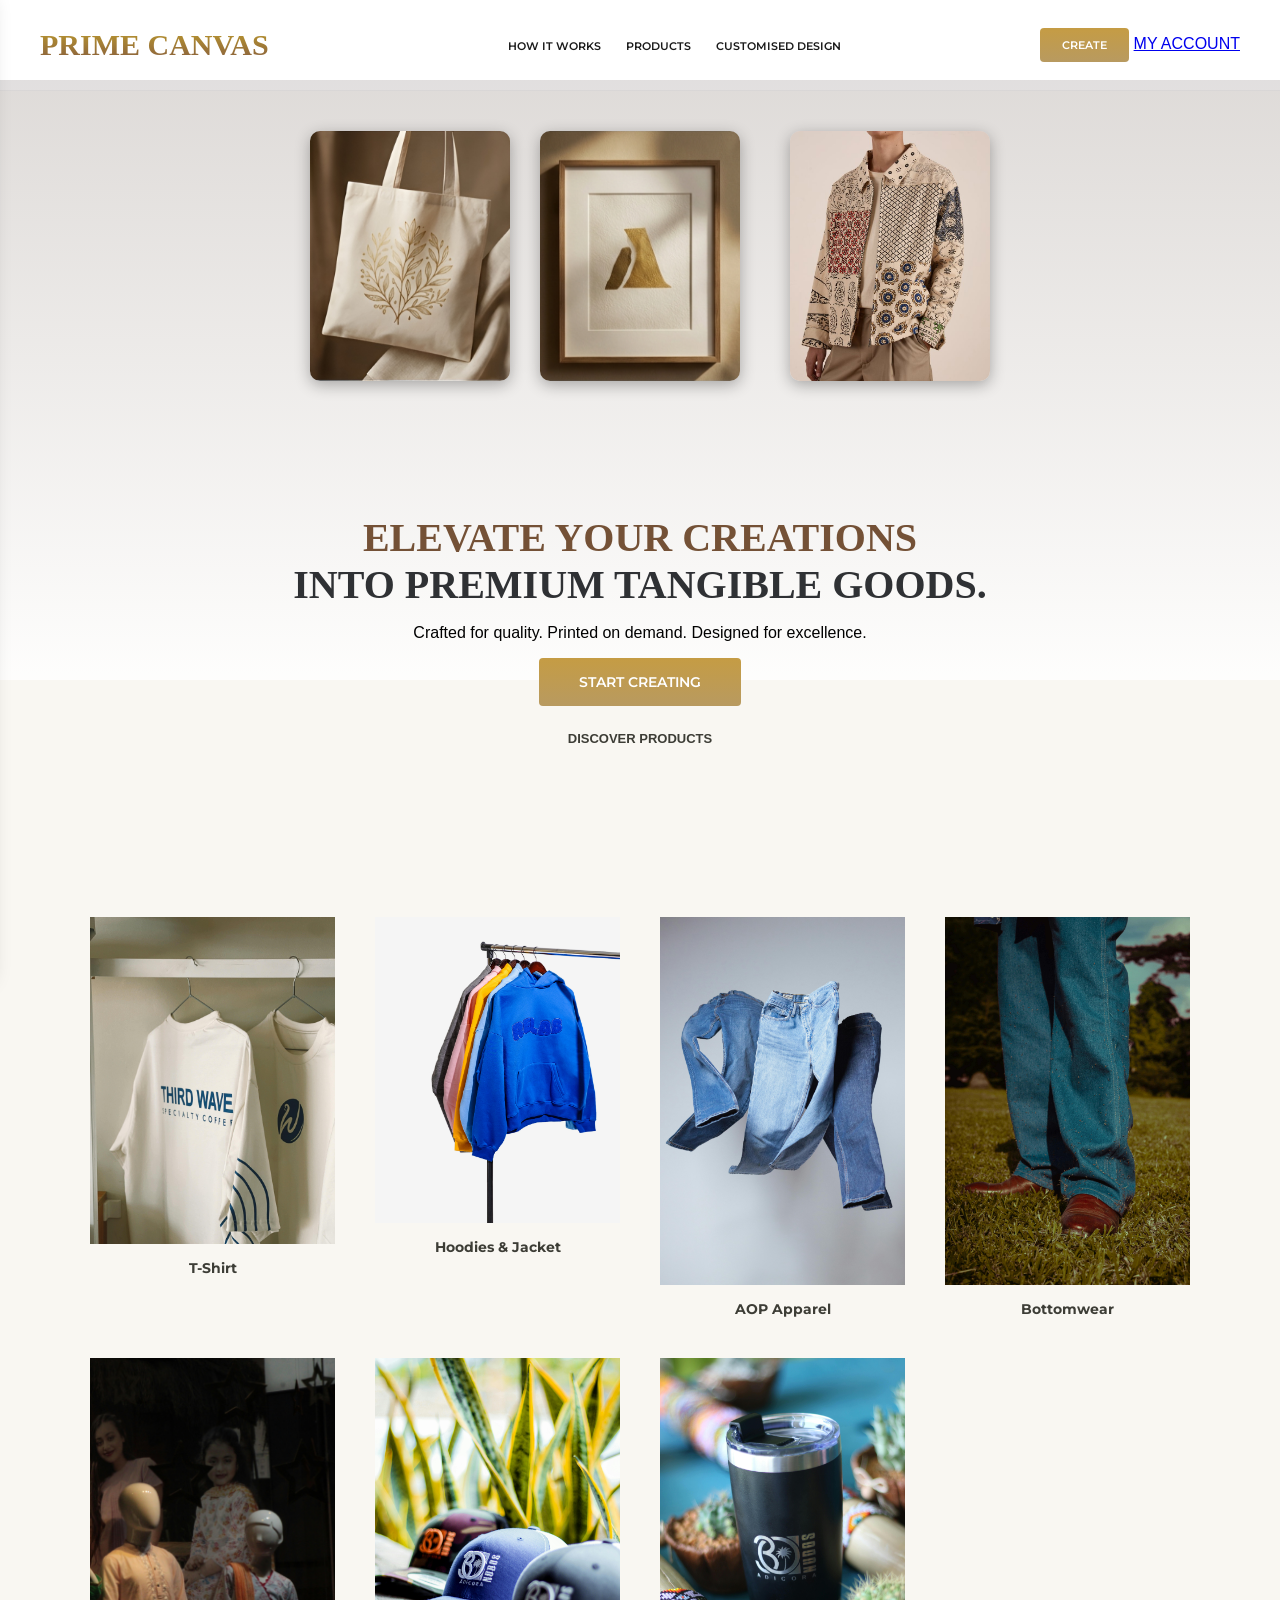
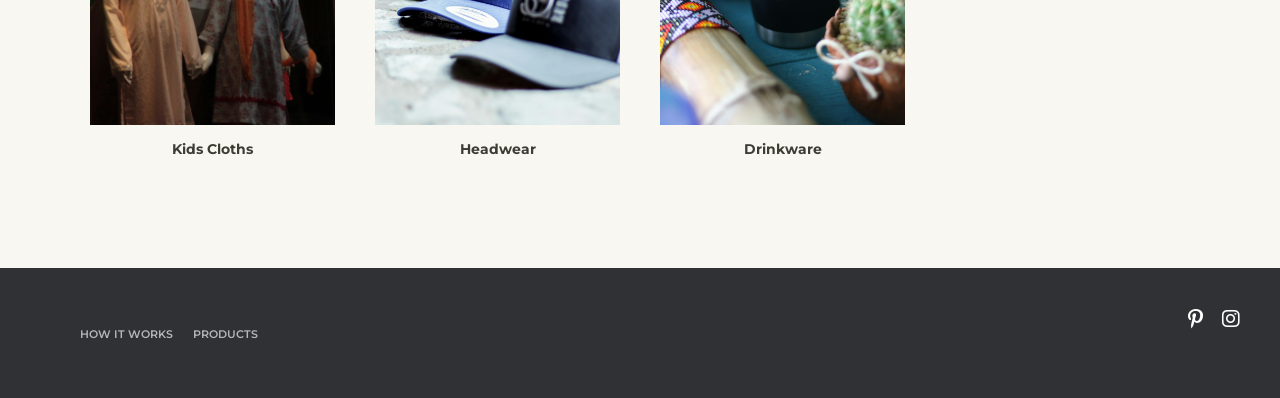
==== index.html @ 2c96029b "Update index.html" ====
<!DOCTYPE html>
<html lang="en">
<head>
    <meta charset="UTF-8">
    <meta name="viewport" content="width=device-width, initial-scale=1.0">
    <title>PRIME CANVAS</title>
    <link rel="icon" type="image/png" href="logo 1112.png">
    <link rel="preconnect" href="https://fonts.googleapis.com">
    <link rel="preconnect" href="https://fonts.gstatic.com" crossorigin>
    <link href="https://fonts.googleapis.com/css2?family=Montserrat:wght@400;500;600;700&family=Lato:wght@300;400;700&family=Cinzel:wght@400;700&display=swap" rel="stylesheet">
    <link rel="stylesheet" href="style.css">
    <link rel="stylesheet" href="https://cdnjs.cloudflare.com/ajax/libs/font-awesome/6.5.0/css/all.min.css">
</head>
<body>

    <header>
        <div class="header-container">
            <div class="logo">PRIME CANVAS</div>
            <nav>
                <ul>
                    <li class="tooltip-container">
    <a href="#" class="how-it-works-link">HOW IT WORKS</a>
    <div class="tooltip-content">
        <p><strong>Print on demand in India</strong> is a business model where products like T-shirts and hoodies are printed only after an order is placed. Qikink handles printing and shipping across India, so sellers never need to hold inventory. Qikink supports Prepaid and Cash on Delivery (COD) orders as well in India. the background video is just for advertisment</p>
        
        <p>You list custom products on your store. A customer orders, Qikink prints and ships directly to the customer under your brand. No inventory, no minimums and no upfront investment. Orders at Qikink are printed using state-of-the-art machinery to print a single garment at a time.</p>
        
        <p><strong>Fulfillment & Shipping:</strong> All print on demand orders are shipped within 2 working days. AOP apparels are dispatched within 3-4 working days. The overall fulfillment time, including the delivery time, is 3-5 working days.</p>
        
        <p><strong>Returns & Support:</strong> For damaged or defective items, simply raise a replacement request within 7 days of delivery along with an unboxing video and product photos. For size exchanges or no-defect returns, place a new order for your customer. For orders lost in transit, Qikink automatically issues a refund. Contact : primecanvastvm@gmail.com </p>
        
        <div class="prime-note">
            <strong>PRIME CANVAS IS AN INTERMEDIARY.</strong> IT CONNECTS CLOTHES FROM QIKINK TO THE PRIME CANVAS PLATFORM.
        </div>
    </div>
</li>
                    <li class="tooltip-container">
    <a href="#" class="how-it-works-link">PRODUCTS</a>
    <div class="tooltip-content product-list-content">
        <p class="product-item" onclick="openProductPage(1)">T-SHIRT</p>
        <p class="product-item" onclick="openProductPage(2)">HOODIE</p>
        <p class="product-item" onclick="openProductPage(3)">AOP APPAREL</p>
        <p class="product-item" onclick="openProductPage(4)">BOTTOMWEAR</p>
        <p class="product-item" onclick="openProductPage(5)">KIDS CLOTHING</p>
        <p class="product-item" onclick="openProductPage(6)">HEADWEAR</p>
        <p class="product-item" onclick="openProductPage(7)">DRINKWARE</p>
        <p class="product-item" onclick="openProductPage(8)">ACCESSORIES</p>
    </div>
</li>
                    <li><a href="#" class="how-it-works-link customised-design-link">CUSTOMISED DESIGN</a></li>
                </ul>
            </nav>
            <div class="header-right">
                <button class="btn-create hover-animate">CREATE</button>
                <a href="#" class="my-account">MY ACCOUNT</a>
            </div>
        </div>
    </header>
    <div class="hero-video-wrapper">
    <video autoplay loop muted playsinline class="background-video">
        <source src="properties.mp4" type="video/mp4">
    </video>
    <div class="video-overlay-fade"></div>
</div>
                
        <div class="image-container">
            <img src="aesthetic bag.jpg" alt="Aesthetic Bag" class="hover-animate img-left">
            <img src="wall painting.png" alt="Wall Painting" class="hover-animate img-middle">
            <img src="dress style.jpg" alt="Dress Style" class="hover-animate img-right">
        </div>

        <main class="main-content">
        <section class="hero-section">
            <div class="hero-text-area">
                <h1>
                    <span class="gold-text">ELEVATE YOUR CREATIONS</span><br>
                    <span class="dark-text">INTO PREMIUM TANGIBLE GOODS.</span>
                </h1>
                <p>Crafted for quality. Printed on demand. Designed for excellence.</p>

                <div class="button-group">
                    <button class="btn-start hover-animate">START CREATING</button>
                    <br>
                    <a href="#" class="discover-link">DISCOVER PRODUCTS</a>
                </div>
            </div>
        </section>
   <section id="discover-section" class="categories-section">
    <div class="grid-8" id="categoryGrid">
        <div class="category-box" onclick="openProductPage(1)">
            <div class="img-box"><img src="t-shirt background 1.jpg" alt="T-Shirt" style="width: 100%;"></div>
            <div class="category-name">T-Shirt</div>
        </div>
        <div class="category-box" onclick="openProductPage(2)">
            <div class="img-box"><img src="hoodie background.jpg" alt="Hoodies & Jacket" style="width: 100%;"></div>
            <div class="category-name">Hoodies & Jacket</div>
        </div>
        <div class="category-box" onclick="openProductPage(3)">
            <div class="img-box"><img src="aop background.jpg" alt="AOP Apparel" style="width: 100%;"></div>
            <div class="category-name">AOP Apparel</div>
        </div>
        <div class="category-box" onclick="openProductPage(4)">
            <div class="img-box"><img src="bottom  background.jpg" alt="Bottomwear" style="width: 100%;"></div>
            <div class="category-name">Bottomwear</div>
        </div>
        <div class="category-box" onclick="openProductPage(5)">
            <div class="img-box"><img src="kids cloth background.jpg" alt="Kids Cloths" style="width: 100%;"></div>
            <div class="category-name">Kids Cloths</div>
        </div>
        <div class="category-box" onclick="openProductPage(6)">
            <div class="img-box"><img src="headwear  background.jpg" alt="Headwear" style="width: 100%;"></div>
            <div class="category-name">Headwear</div>
        </div>
        <div class="category-box" onclick="openProductPage(7)">
            <div class="img-box"><img src="drink waer background.jpg" alt="Drinkware" style="width: 100%;"></div>
            <div class="category-name">Drinkware</div>
        </div>
        <div class="category-box" onclick="openProductPage(8)">
            <div class="img-box"><img src="aesseco bgggg.jpg" alt="Accessories" style="width: 100%;"></div>
            <div class="category-name">Accessories</div>
        </div>
    </div>
</section>
</section>

<div id="productPage" class="product-full-page hidden">
    <div class="product-page-container">
        <button class="back-btn" onclick="closeProductPage()">← Back</button>
        
        <div class="canvas-header">
            <h2>COMING SOON</h2>
            <h3 id="pageTitle">Subject</h3>
        </div>

        <div id="grid-1" class="grid-2-col product-grid-container hidden" data-title="T-Shirt">
            <div class="product-card"><div class="img-box">1</div><span class="product-label">Boys Classic Crew</span></div>
            <div class="product-card"><div class="img-box">2</div><span class="product-label">Male polo</span></div>
            <div class="product-card"><div class="img-box">3</div><span class="product-label">Male full sleeve</span></div>
            <div class="product-card"><div class="img-box">4</div><span class="product-label">Male raglan</span></div>
            <div class="product-card"><div class="img-box">5</div><span class="product-label">Male Sleeveless</span></div>
            <div class="product-card"><div class="img-box">6</div><span class="product-label">Male Standard crew</span></div>
            <div class="product-card"><div class="img-box">7</div><span class="product-label">male V neck</span></div>
            <div class="product-card"><div class="img-box">8</div><span class="product-label">female Baby Tee</span></div>
            <div class="product-card"><div class="img-box">9</div><span class="product-label">female Classic Crew</span></div>
            <div class="product-card"><div class="img-box">10</div><span class="product-label">female Crop Tank</span></div>
            <div class="product-card"><div class="img-box">11</div><span class="product-label">female Maternity Dress</span></div>
            <div class="product-card"><div class="img-box">12</div><span class="product-label">female Tank top</span></div>
            <div class="product-card"><div class="img-box">13</div><span class="product-label">Unisex Cotton Stretch</span></div>
            <div class="product-card"><div class="img-box">14</div><span class="product-label">Unisex oversized standard</span></div>
            <div class="product-card"><div class="img-box">15</div><span class="product-label">Unisex Acid Wash Oversized Tee</span></div>
            <div class="product-card"><div class="img-box">16</div><span class="product-label">Unisex oversized supima</span></div>
            <div class="product-card"><div class="img-box">17</div><span class="product-label">Unisex Basic T-shirt PC</span></div>
            <div class="product-card"><div class="img-box">18</div><span class="product-label">Unisex oversized Classic</span></div>
            <div class="product-card"><div class="img-box">19</div><span class="product-label">Unisex Terry oversized tee</span></div>
            <div class="product-card"><div class="img-box">20</div><span class="product-label">Unisex Tie DYE oversized</span></div>
        </div>

        <div id="grid-2" class="grid-2-col product-grid-container hidden" data-title="Hoodies & Jacket">
            <div class="product-card"><div class="img-box">1</div><span class="product-label">Unisex pull over hoodie</span></div>
            <div class="product-card"><div class="img-box">2</div><span class="product-label">Unisex acid wash hoodies</span></div>
            <div class="product-card"><div class="img-box">3</div><span class="product-label">Unisex AOP Bomber jacket</span></div>
            <div class="product-card"><div class="img-box">4</div><span class="product-label">Unisex AOP sweatshirt</span></div>
            <div class="product-card"><div class="img-box">5</div><span class="product-label">Unisex Hoodie</span></div>
            <div class="product-card"><div class="img-box">6</div><span class="product-label">Unisex oversized hoodies</span></div>
            <div class="product-card"><div class="img-box">7</div><span class="product-label">Unisex oversized sweatshirt</span></div>
            <div class="product-card"><div class="img-box">8</div><span class="product-label">Unisex sweatshirt</span></div>
            <div class="product-card"><div class="img-box">9</div><span class="product-label">Unisex Varity Jacket</span></div>
            <div class="product-card"><div class="img-box">10</div><span class="product-label">Unisex zip hoodie</span></div>
            <div class="product-card"><div class="img-box">11</div><span class="product-label">female AOP bomber Jacket</span></div>
            <div class="product-card"><div class="img-box">12</div><span class="product-label">female Cropped hoodies</span></div>
            <div class="product-card"><div class="img-box">13</div><span class="product-label">kids AOP bomber Jacket</span></div>
            <div class="product-card"><div class="img-box">14</div><span class="product-label">AOP sweatshirt</span></div>
            <div class="product-card"><div class="img-box">15</div><span class="product-label">Kids hoodie</span></div>
        </div>

        <div id="grid-3" class="grid-2-col product-grid-container hidden" data-title="AOP Apparel">
            <div class="product-card"><div class="img-box">1</div><span class="product-label">AOP scarf</span></div>
            <div class="product-card"><div class="img-box">2</div><span class="product-label">AOP stole</span></div>
            <div class="product-card"><div class="img-box">3</div><span class="product-label">Arm sleeves</span></div>
            <div class="product-card"><div class="img-box">4</div><span class="product-label">Balaclava</span></div>
            <div class="product-card"><div class="img-box">5</div><span class="product-label">Headband</span></div>
            <div class="product-card"><div class="img-box">6</div><span class="product-label">male AOP full sleeve TEE</span></div>
            <div class="product-card"><div class="img-box">7</div><span class="product-label">male AOP sleeveless TEE</span></div>
            <div class="product-card"><div class="img-box">8</div><span class="product-label">male AOP T shirt</span></div>
            <div class="product-card"><div class="img-box">9</div><span class="product-label">female AOP A line dress</span></div>
            <div class="product-card"><div class="img-box">10</div><span class="product-label">female AOP bodycon</span></div>
            <div class="product-card"><div class="img-box">11</div><span class="product-label">female AOP bomber jacket</span></div>
            <div class="product-card"><div class="img-box">12</div><span class="product-label">female AOP crop Tank</span></div>
            <div class="product-card"><div class="img-box">13</div><span class="product-label">female AOP crop Top</span></div>
            <div class="product-card"><div class="img-box">14</div><span class="product-label">female AOP Gym Legging</span></div>
            <div class="product-card"><div class="img-box">15</div><span class="product-label">female AOP pencil skirt</span></div>
            <div class="product-card"><div class="img-box">16</div><span class="product-label">female AOP sports Bra</span></div>
            <div class="product-card"><div class="img-box">17</div><span class="product-label">female AOP tank top</span></div>
            <div class="product-card"><div class="img-box">18</div><span class="product-label">female AOP T-shirt Dress</span></div>
            <div class="product-card"><div class="img-box">19</div><span class="product-label">female AOP T-shirt</span></div>
            <div class="product-card"><div class="img-box">20</div><span class="product-label">female AOP tube top</span></div>
            <div class="product-card"><div class="img-box">21</div><span class="product-label">female Kaftan dress</span></div>
            <div class="product-card"><div class="img-box">22</div><span class="product-label">female mini skirt</span></div>
            <div class="product-card"><div class="img-box">23</div><span class="product-label">kids AOP bomber jacket</span></div>
            <div class="product-card"><div class="img-box">24</div><span class="product-label">kids AOP sports shorts</span></div>
            <div class="product-card"><div class="img-box">25</div><span class="product-label">kids AOP sports T- shirts</span></div>
            <div class="product-card"><div class="img-box">26</div><span class="product-label">kids AOP sweatshirt</span></div>
            <div class="product-card"><div class="img-box">27</div><span class="product-label">Unisex AOP sweatshirt</span></div>
            <div class="product-card"><div class="img-box">28</div><span class="product-label">Unisex AOP bomber jacket</span></div>
            <div class="product-card"><div class="img-box">29</div><span class="product-label">Unisex AOP oversized TEE</span></div>
            <div class="product-card"><div class="img-box">30</div><span class="product-label">Unisex AOP shorts</span></div>
            <div class="product-card"><div class="img-box">31</div><span class="product-label">Unisex AOP sports T-shirt</span></div>
            <div class="product-card"><div class="img-box">32</div><span class="product-label">Unisex AOP sports shorts</span></div>
        </div>

        <div id="grid-4" class="grid-2-col product-grid-container hidden" data-title="Bottomwear">
            <div class="product-card"><div class="img-box">1</div><span class="product-label">kids AOP sports shorts</span></div>
            <div class="product-card"><div class="img-box">2</div><span class="product-label">Unisex AOP shorts</span></div>
            <div class="product-card"><div class="img-box">3</div><span class="product-label">Unisex AOP sports shorts</span></div>
            <div class="product-card"><div class="img-box">4</div><span class="product-label">Unisex jogger</span></div>
            <div class="product-card"><div class="img-box">5</div><span class="product-label">Unisex sweatpants</span></div>
            <div class="product-card"><div class="img-box">6</div><span class="product-label">Unisex Terry shorts</span></div>
            <div class="product-card"><div class="img-box">7</div><span class="product-label">Unisex Tie dye shorts</span></div>
        </div>

        <div id="grid-5" class="grid-2-col product-grid-container hidden" data-title="Kids Cloths">
            <div class="product-card"><div class="img-box">1</div><span class="product-label">classic crew T- shirt</span></div>
            <div class="product-card"><div class="img-box">2</div><span class="product-label">AOP bomber jacket</span></div>
            <div class="product-card"><div class="img-box">3</div><span class="product-label">AOP sports shorts</span></div>
            <div class="product-card"><div class="img-box">4</div><span class="product-label">AOP sports T-shirt</span></div>
            <div class="product-card"><div class="img-box">5</div><span class="product-label">AOP sweatshirt</span></div>
            <div class="product-card"><div class="img-box">6</div><span class="product-label">AOP t-shirt</span></div>
            <div class="product-card"><div class="img-box">7</div><span class="product-label">kids hoodie</span></div>
            <div class="product-card"><div class="img-box">8</div><span class="product-label">kids rompers</span></div>
        </div>

        <div id="grid-6" class="grid-2-col product-grid-container hidden" data-title="Headwear">
            <div class="product-card"><div class="img-box">1</div><span class="product-label">Balaclava</span></div>
            <div class="product-card"><div class="img-box">2</div><span class="product-label">face bandana</span></div>
            <div class="product-card"><div class="img-box">3</div><span class="product-label">Head band</span></div>
            <div class="product-card"><div class="img-box">4</div><span class="product-label">Base ball ottoman cap</span></div>
            <div class="product-card"><div class="img-box">5</div><span class="product-label">Classic Base ball cap</span></div>
            <div class="product-card"><div class="img-box">6</div><span class="product-label">Unisex classic Bucket hat</span></div>
            <div class="product-card"><div class="img-box">7</div><span class="product-label">Unisex classic snapback cap</span></div>
            <div class="product-card"><div class="img-box">8</div><span class="product-label">Classic trucker cap</span></div>
            <div class="product-card"><div class="img-box">9</div><span class="product-label">Sports cap</span></div>
        </div>

        <div id="grid-7" class="grid-2-col product-grid-container hidden" data-title="Drinkware">
            <div class="product-card"><div class="img-box">1</div><span class="product-label">Black coffee Mug</span></div>
            <div class="product-card"><div class="img-box">2</div><span class="product-label">Color Coffee Mug</span></div>
            <div class="product-card"><div class="img-box">3</div><span class="product-label">Magic Coffee Mug</span></div>
            <div class="product-card"><div class="img-box">4</div><span class="product-label">Sipper Bottle</span></div>
            <div class="product-card"><div class="img-box">5</div><span class="product-label">Steel Water Bottle</span></div>
            <div class="product-card"><div class="img-box">6</div><span class="product-label">Tumbler Bottle</span></div>
            <div class="product-card"><div class="img-box">7</div><span class="product-label">White Coffee mug</span></div>
            <div class="product-card"><div class="img-box">8</div><span class="product-label">white Enamel Mugs</span></div>
        </div>

        <div id="grid-8" class="grid-2-col product-grid-container hidden" data-title="Accessories">
            <div class="product-card"><div class="img-box">1</div><span class="product-label">Acrylic coaster</span></div>
            <div class="product-card"><div class="img-box">2</div><span class="product-label">AOP scarf</span></div>
            <div class="product-card"><div class="img-box">3</div><span class="product-label">AOP stole</span></div>
            <div class="product-card"><div class="img-box">4</div><span class="product-label">AOP women scrunchies</span></div>
            <div class="product-card"><div class="img-box">5</div><span class="product-label">Arm sleeves</span></div>
            <div class="product-card"><div class="img-box">6</div><span class="product-label">Black Badge</span></div>
            <div class="product-card"><div class="img-box">7</div><span class="product-label">Bookmark</span></div>
            <div class="product-card"><div class="img-box">8</div><span class="product-label">Bow scrunchies</span></div>
            <div class="product-card"><div class="img-box">9</div><span class="product-label">Dog Tag</span></div>
            <div class="product-card"><div class="img-box">10</div><span class="product-label">Embroidery Patches</span></div>
            <div class="product-card"><div class="img-box">11</div><span class="product-label">Gaming pad</span></div>
            <div class="product-card"><div class="img-box">12</div><span class="product-label">Greeting Card</span></div>
            <div class="product-card"><div class="img-box">13</div><span class="product-label">Hard Clear Case</span></div>
            <div class="product-card"><div class="img-box">14</div><span class="product-label">iPhone Glass Case</span></div>
            <div class="product-card"><div class="img-box">15</div><span class="product-label">keychan</span></div>
            <div class="product-card"><div class="img-box">16</div><span class="product-label">Luggage tag</span></div>
            <div class="product-card"><div class="img-box">17</div><span class="product-label">Mouse pad</span></div>
            <div class="product-card"><div class="img-box">18</div><span class="product-label">personalized pens</span></div>
            <div class="product-card"><div class="img-box">19</div><span class="product-label">phone Grip</span></div>
            <div class="product-card"><div class="img-box">20</div><span class="product-label">postcards</span></div>
            <div class="product-card"><div class="img-box">21</div><span class="product-label">sticker</span></div>
            <div class="product-card"><div class="img-box">22</div><span class="product-label">unisex apron</span></div>
            <div class="product-card"><div class="img-box">23</div><span class="product-label">Temporary tattoos</span></div>
            <div class="product-card"><div class="img-box">24</div><span class="product-label">frame poster</span></div>
            <div class="product-card"><div class="img-box">25</div><span class="product-label">fridge magnet</span></div>
            <div class="product-card"><div class="img-box">26</div><span class="product-label">jigsaw puzzle</span></div>
            <div class="product-card"><div class="img-box">27</div><span class="product-label">MDF wooden puzzle</span></div>
            <div class="product-card"><div class="img-box">28</div><span class="product-label">note pad</span></div>
            <div class="product-card"><div class="img-box">29</div><span class="product-label">poster</span></div>
            <div class="product-card"><div class="img-box">30</div><span class="product-label">Unisex AOP cushion cover</span></div>
            <div class="product-card"><div class="img-box">31</div><span class="product-label">unisex AOP drawstring bag</span></div>
            <div class="product-card"><div class="img-box">32</div><span class="product-label">AOP pillow cover</span></div>
            <div class="product-card"><div class="img-box">33</div><span class="product-label">Unisex tote bag Zipper</span></div>
            <div class="product-card"><div class="img-box">34</div><span class="product-label">AOP large Tote bag</span></div>
            <div class="product-card"><div class="img-box">35</div><span class="product-label">everyday large Tote bag</span></div>
            <div class="product-card"><div class="img-box">36</div><span class="product-label">Unisex tote bag zipper</span></div>
        </div>
    </div>
</div>
</section>

<div id="productPage" class="product-full-page hidden">
    <div class="product-page-container">
        <button class="back-btn" onclick="closeProductPage()">← Back</button>
        
        <div class="canvas-header">
            <h2>PRIME CANVAS</h2>
            <h3 id="pageTitle">Subject</h3>
        </div>

        <div class="grid-2-col" id="dynamicProductGrid">
            </div>
    </div>
</div>
<div id="product-side-panel" class="side-panel left-hide"> <button class="close-panel" onclick="toggleSidePanel()">×</button>
    <div class="panel-content">
        <img id="panel-img" src="" alt="Product Image">
        <h2 id="panel-name">Product Name</h2>
        <p class="panel-desc">Premium Quality Product </p>
        
        <a href="https://www.instagram.com/primecanva.s?igsh=MWI1ODJtZHY4dmQ3aQ==" target="_blank" class="insta-button">
            <i class="fab fa-instagram"></i>
            <span>Order with instagram for secure transactions and order </span>
        </a>
    </div>
</div>

    <footer>
        <div class="footer-container">
            <nav class="footer-nav">
                <ul>
                    <li class="tooltip-container footer-tooltip"> <a href="#" class="how-it-works-link">HOW IT WORKS</a>
    <div class="tooltip-content">
        <p><strong>Print on demand in India</strong> is a business model where products like T-shirts and hoodies are printed only after an order is placed. Qikink handles printing and shipping across India, so sellers never need to hold inventory. Qikink supports Prepaid and Cash on Delivery (COD) orders as well in India. the background video is just for advertisment </p>
        
        <p>You list custom products on your store. A customer orders, Qikink prints and ships directly to the customer under your brand. No inventory, no minimums and no upfront investment. Orders at Qikink are printed using state-of-the-art machinery to print a single garment at a time.</p>
        
        <p><strong>Fulfillment & Shipping:</strong> All print on demand orders are shipped within 2 working days. AOP apparels are dispatched within 3-4 working days. The overall fulfillment time, including the delivery time, is 3-5 working days.</p>
        
        <p><strong>Returns & Support:</strong> For damaged or defective items, simply raise a replacement request within 7 days of delivery along with an unboxing video and product photos. For size exchanges or no-defect returns, place a new order for your customer. For orders lost in transit, Qikink automatically issues a refund. Contact : primecanvastvm@gmail.com</p>
        
        <div class="prime-note">
            <strong>PRIME CANVAS IS AN INTERMEDIARY.</strong> IT CONNECTS CLOTHES FROM QIKINK TO THE PRIME CANVAS PLATFORM.
        </div>
    </div>
</li>
                    <li class="tooltip-container footer-tooltip">
    <a href="#" class="how-it-works-link">PRODUCTS</a>
    <div class="tooltip-content product-list-content">
        <p class="product-item" onclick="openProductPage(1)">T-SHIRT</p>
        <p class="product-item" onclick="openProductPage(2)">HOODIE</p>
        <p class="product-item" onclick="openProductPage(3)">AOP APPAREL</p>
        <p class="product-item" onclick="openProductPage(4)">BOTTOMWEAR</p>
        <p class="product-item" onclick="openProductPage(5)">KIDS CLOTHING</p>
        <p class="product-item" onclick="openProductPage(6)">HEADWEAR</p>
        <p class="product-item" onclick="openProductPage(7)">DRINKWARE</p>
        <p class="product-item" onclick="openProductPage(8)">ACCESSORIES</p>
    </div>
</li>
                </ul>
            </nav>
            <div class="social-icons">
                <a href="https://pin.it/63NMOrpTR" target="_blank" rel="noopener noreferrer" class="social-link"><i class="fab fa-pinterest-p"></i></a>
                
                <a href="https://www.instagram.com/primecanva.s" target="_blank" rel="noopener noreferrer" class="social-link"><i class="fab fa-instagram"></i></a>
            </div>
        </div>
    </footer>
<div class="loader-container" id="loader">
    <div class="loader-content">
        <div class="dots-container">
            <div class="dot" id="dot-1"></div>
            <div class="dot" id="dot-2"></div>
            <div class="dot" id="dot-3"></div>
            <div class="dot" id="dot-4"></div>
        </div>
        <div class="logo-wrapper" id="logo-wrapper">
            <div class="logo" id="logo">IMG</div> 
        </div>
    </div>
</div>
    <script src="project2.5 .js"></script>
</body>
</html>
<div id="authOverlay" class="modal-overlay hidden">
        <div class="modal-box">
            
            <div id="signupForm" class="auth-section">
                <div class="input-container">
                    <input type="text" id="signupName" placeholder="Name" autocomplete="off">
                </div>
                <div class="input-container">
                    <input type="text" id="signupEmail" placeholder="Email" autocomplete="off">
                </div>
                
                <div class="input-container">
                    <input type="text" id="signupPhone" placeholder="Phone no" autocomplete="off" maxlength="10">
                </div>
                <button class="action-btn" id="signupBtn">Sign up</button>
                <div class="switch-link">
                    <span id="gotoLogin">Login</span>
                </div>
            </div>

            <div id="loginForm" class="auth-section hidden">
                <div class="input-container">
                    <input type="text" id="loginEmail" placeholder="Email" autocomplete="off">
                </div>
                <div class="input-container">
                    <input type="text" id="loginPhone" placeholder="Phone no" autocomplete="off" maxlength="10">
                </div>
                <button class="action-btn" id="loginBtn">Login</button>
                <div class="switch-link">
                    <span id="gotoSignup">Sign up</span>
                </div>
            </div>
 
        </div>
    </div>
---- style.css ----
:root {
    --gold-color: #A38C5E;
    --light-gold: #C0AC86;
    --text-dark: #3d3d36;
    --text-mid: #55585D;
    --bg-color: #FFFFFF;
    --footer-bg: #2F3134;
    --footer-text: #B4B7BA;
    --logo-color: #B89C6A;
    --primary-color: #1A1A1A;
    --bgc-color: #F9F7F2;
    --RETRO-COLOR: #745136;
    
    --font-heading: 'Garamond Premr Pro', 'Times New Roman', serif;
    --font-body: 'Avenir Next', 'Helvetica Neue', Helvetica, Arial, sans-serif;
    --font-dis: 'Montserrat', sans-serif;
    --font-check: 'Montserrat', sans-serif;
    --font-must: 'Lato', sans-serif;
}

body {
    margin: 0;
    font-family: var(--font-body);
    background-color: var(--bgc-color);
    display: flex;
    flex-direction: column;
    min-height: 100vh;
}

.header-container {
    display: flex;
    justify-content: space-between;
    align-items: center;
    padding: 20px 40px;
    background: white;
    border-bottom: 1px solid #EDEDED;
}

.logo {
    font-family: var(--font-heading);
    font-size: 30px;
    font-weight: bold;
    background: linear-gradient(#bd9b2e, #865d3e);
    -webkit-background-clip: text;
    background-clip: text;
    -webkit-text-fill-color: transparent;
}

nav ul {
    list-style: none;
    display: flex;
    gap: 25px;
}

nav a {
    text-decoration: none;
    font-family: var(--font-dis);
    color: var(--primary-color);
    font-size: 11px;
    font-weight: 600;
}

/* ആനിമേഷൻ ക്ലാസ് */
.hover-animate {
    transition: transform 0.3s ease-in-out;
    cursor: pointer;
}

.hover-animate:hover {
    transform: scale(1.1); /* ബൾബ് ചെയ്ത് കാണാൻ */
}

.btn-create, .btn-start {
    font-family: var(--font-check);
    background: linear-gradient(#c59c44, #b89a60);
    color: white;
    border: none;
    border-radius: 4px;
    font-weight: 600;
}

.btn-create {
    padding: 10px 22px;
    font-size: 11px;
}

/* Main Area Centering */
.hero-section {
    display: flex;
    justify-content: center;
    align-items: center;
    text-align: center;
    padding: 60px 20px;
}

.hero-text-area {
    max-width: 900px;
}

h1 {
    font-family: var(--font-heading);
    font-size: 40px;
    margin-bottom: 15px;
    color : var(--footer-bg)
}

.gold-text { color: var(--RETRO-COLOR); }

.image-container {
    display: flex;
    justify-content: center;
    gap: 30px;
    margin: 40px 0;
}

.image-container img {
    width: 200px;
    height: 250px;
    object-fit: cover;
    border-radius: 10px;
    box-shadow: 0 4px 15px rgba(0,0,0,0.1);
    position: relative; /* പുതിയ ആനിമേഷന് വേണ്ടി ചേർത്തത് */
}

.btn-start {
    padding: 15px 40px;
    font-size: 14px;
    margin-bottom: 15px;
}

.discover-link {
    display: inline-block;
    margin-top: 10px;
    text-decoration: none;
    color: var(--text-dark);
    font-weight: bold;
    font-size: 13px;
}

/* Footer bottom alignment */
footer {
    background-color: var(--footer-bg);
    padding: 40px 0;
    margin-top: auto;
}

.footer-container {
    max-width: 1200px;
    margin: 0 auto;
    display: flex;
    justify-content: space-between;
    padding: 0 40px;
}

.footer-nav ul {
    gap: 20px;
}

.footer-nav a {
    color: var(--footer-text);
}

.social-icons a {
    color: white;
    margin-left: 15px;
    font-size: 20px;
}

/* --- പുതിയ ഇമേജ് ആനിമേഷനുകൾ (മാറ്റം വരുത്തിയത് ഇവിടെയാണ്) --- */

.img-middle {
    z-index: 3;
    opacity: 0;
    animation: slideUpMiddle 0.5s ease-out forwards;
}

.img-left {
    z-index: 1;
    opacity: 0;
    /* മിഡിൽ ഇമേജ് വന്ന് കഴിഞ്ഞതിന് ശേഷം (0.6s delay) സ്പ്ലിറ്റ് ആവാൻ തുടങ്ങും */
    animation: splitLeft 0.8s ease-out 0.6s forwards;
}

.img-right {
    z-index: 1;
    opacity: 0;
    animation: splitRight 0.8s ease-out 0.6s forwards;
}

/* താഴെ നിന്ന് നടുവിലേക്ക് വരാൻ */
@keyframes slideUpMiddle {
    0% { top: 150px; opacity: 0; }
    100% { top: 0px; opacity: 1; }
}

/* നടുവിൽ നിന്ന് ഇടത്തോട്ട് പോകാൻ (Width 200px + Gap 30px = 230px) */
@keyframes splitLeft {
    0% { left: 230px; opacity: 1; }
    100% { left: 0px; opacity: 1; }
}

/* നടുവിൽ നിന്ന് വലത്തോട്ട് പോകാൻ */
@keyframes splitRight {
  0% {
    right: 230px;
    opacity: 0;
    transform: translateX(0); /* ഈ ലൈൻ ചേർക്കുക */
  }
  100% {
    right: 0px;
    opacity: 1;
    transform: translateX(20px); /* ഈ ലൈൻ ചേർക്കുക, ദൂരം മാറ്റാം */
  }
}
/* auth.css - Sign Up & Login Modal CSS */

.modal-overlay {
    position: fixed;
    top: 0;
    left: 0;
    width: 100vw;
    height: 100vh;
    background: rgba(255, 255, 255, 0.1);
    backdrop-filter: blur(8px); /* Transparent blur effect */
    -webkit-backdrop-filter: blur(8px);
    display: flex;
    justify-content: center;
    align-items: center;
    z-index: 9999;
}

.modal-overlay.hidden {
    display: none;
}

.modal-box {
    background-color: transparent;
    padding: 30px;
    width: 350px;
    border: 2px solid #333;
    border-radius: 5px;
    position: relative;
    background: rgba(255, 255, 255, 0.9);
}

.auth-section {
    display: flex;
    flex-direction: column;
    gap: 15px;
}

.auth-section.hidden {
    display: none;
}

.input-container input {
    width: 100%;
    padding: 10px;
    border: 2px solid #333;
    border-radius: 10px;
    font-family: 'Avenir Next', 'Helvetica Neue', Helvetica, Arial, sans-serif;
    font-size: 16px;
    background-color: transparent;
    box-sizing: border-box;
    font-weight: bold;
    outline: none;
}

/* Error കാണിക്കാനുള്ള സ്റ്റൈൽ */
.input-container input.error::placeholder {
    color: red;
    font-weight: bold;
}

.action-btn {
    background-color: #B89C6A; /* Sign up button color */
    color: white;
    border: 2px solid #333;
    border-radius: 20px;
    padding: 10px;
    font-family: 'Avenir Next', 'Helvetica Neue', Helvetica, Arial, sans-serif;
    font-size: 18px;
    font-weight: bold;
    cursor: pointer;
    margin-top: 10px;
    width: 150px;
    align-self: center;
}

.switch-link {
    text-align: right;
    margin-top: 5px;
}

.switch-link span {
    font-family: 'Avenir Next', 'Helvetica Neue', Helvetica, Arial, sans-serif;
    font-size: 16px;
    font-weight: bold;
    cursor: pointer;
    text-decoration: none;
    color: #333;
}

.switch-link span:hover {
    text-decoration: underline;
}
/* --- കാറ്റഗറി സെക്ഷൻ (8 ഇമേജുകൾ) --- */
.categories-section {
    padding: 60px 20px;
    background-color: var(--bgc-color);
    min-height: 100vh;
    display: flex;
    align-items: center;
}

.grid-8 {
    display: grid;
    grid-template-columns: repeat(4, 1fr);
    gap: 30px;
    width: 100%;
    max-width: 1100px;
    margin: 0 auto;
}

.category-box {
    text-align: center;
    cursor: pointer;
}

/* ബോർഡറും ബാക്ക്ഗ്രൗണ്ടും ഒഴിവാക്കി ഇമേജ് ഫ്രീ ആയി നിൽക്കാൻ */
.img-box {
    width: 100%;
    aspect-ratio: 1/1;
    background-color: transparent; /* ബാക്ക്ഗ്രൗണ്ട് കളർ റിമൂവ് ചെയ്തു */
    border: none; /* ബോർഡർ റിമൂവ് ചെയ്തു */
    display: flex;
    justify-content: center;
    align-items: center;
    font-size: 24px;
    font-weight: bold;
    transition: transform 0.3s ease;
}

.img-box:hover {
    transform: scale(1.05);
}

.category-name {
    margin-top: 15px;
    font-family: var(--font-dis);
    font-size: 14px;
    font-weight: bold;
    color: var(--text-dark);
}

/* --- പ്രൊഡക്റ്റ് ഫുൾ പേജ് --- */
.product-full-page {
    position: fixed;
    top: 0;
    left: 0;
    width: 100vw; /* ഫുൾ സ്ക്രീൻ വീതി */
    height: 100vh; /* ഫുൾ സ്ക്രീൻ ഉയരം */
    background-color: var(--bgc-color, #fff);
    z-index: 10000;
    overflow-y: auto; /* താഴോട്ട് സ്ക്രോൾ ചെയ്യാൻ */
    box-sizing: border-box;
    padding: 30px 20px;
}

.product-page-container {
    max-width: 800px;
    margin: 0 auto;
    padding-bottom: 80px; /* അവസാനത്തെ ഐറ്റം വ്യക്തമായി കാണാൻ പാഡിങ് */
}

.back-btn {
    background: none;
    border: none;
    font-size: 16px;
    cursor: pointer;
    font-weight: bold;
    margin-bottom: 20px;
    color: var(--text-dark);
}

.canvas-header {
    text-align: center;
    margin-bottom: 40px;
}

.canvas-header h2 {
    font-size: 28px;
    margin: 0 0 10px 0;
    letter-spacing: 2px;
}

.canvas-header h3 {
    font-size: 18px;
    margin: 0;
    font-weight: normal;
}

/* രണ്ട് ഫേസ് (2 Columns) വെച്ചുള്ള ഗ്രിഡ് */
.grid-2-col {
    display: grid;
    grid-template-columns: repeat(2, 1fr); /* 2 കോളങ്ങൾ */
    gap: 20px;
}

.product-card { 
    text-align: center; 
    padding: 10px;
}

.product-label {
    margin-top: 10px;
    font-family: var(--font-dis);
    font-size: 14px;
    font-weight: 600;
    color: var(--text-dark);
    display: block;
}

.hidden { display: none !important; }
/* വീഡിയോ കണ്ടെയ്നർ */
.hero-video-wrapper {
    position: absolute; /* ഇത് പ്രധാനമാണ്, എങ്കിലേ ബാക്കി കണ്ടന്റ് ഇതിന് മുകളിൽ വരൂ */
    top: 80px; /* നിങ്ങളുടെ ഹെഡറിന്റെ ഏകദേശം ഉയരം */
    left: 0;
    width: 100%;
    height: 600px; /* വീഡിയോ നിൽക്കേണ്ട ആ വര വരെയുള്ള ഉയരം ഇവിടെ നൽകുക */
    overflow: hidden;
    z-index: 0; /* വീഡിയോ ബേസ് ലെയറിൽ നിൽക്കാൻ */
}

.background-video {
    width: 100%;
    height: 100%;
    object-fit: cover;
}

/* ഫെയ്ഡ് എഫക്റ്റ് (ഇവിടെയാണ് നിങ്ങൾ ചോദിച്ച മങ്ങൽ മാറ്റേണ്ടത്) */
.video-overlay-fade {
    position: absolute;
    top: 0;
    left: 0;
    width: 100%;
    height: 100%;
    /* മങ്ങൽ കൂട്ടാൻ താഴെ 0.7 അല്ലെങ്കിൽ 0.8 നൽകുക. ബ്രൈറ്റ്നസ് കുറയും */
    background: linear-gradient(to bottom, rgba(196, 191, 191, 0.5), rgba(255, 255, 255, 0.8)); 
    pointer-events: none;
    z-index: 1;
}

/* ഇമേജുകളും ടെക്സ്റ്റും വീഡിയോയുടെ മുകളിൽ വരാൻ */
.hero-section {
    position: relative; /* വീഡിയോയുടെ മുകളിൽ വരാൻ ഇത് നിർബന്ധമാണ് */
    z-index: 2; /* വീഡിയോയേക്കാൾ വലിയ നമ്പർ നൽകണം */
    display: flex;
    justify-content: center;
    align-items: center;
    text-align: center;
    padding: 60px 20px;
    background: transparent; /* ബാക്ക്ഗ്രൗണ്ട് കളർ ഒഴിവാക്കുക */
}

.image-container img {
    position: relative;
    z-index: 10; /* ഇമേജുകൾ ഏറ്റവും മുകളിൽ വരാൻ */
    width: 200px;
    height: 250px;
    object-fit: cover;
    border-radius: 10px;
    box-shadow: 0 4px 15px rgba(0,0,0,0.3); /* ഷാഡോ അല്പം കൂട്ടി */
}
/* --- HOW IT WORKS TOOLTIP & ANIMATION --- */

.tooltip-container {
    position: relative;
    display: inline-block;
}

/* Hover Underline Animation */
.how-it-works-link {
    position: relative;
    text-decoration: none;
    color: var(--primary-color);
    padding-bottom: 4px;
}

.how-it-works-link::after {
    content: '';
    position: absolute;
    width: 0;
    height: 2px;
    bottom: 0;
    left: 0;
    background-color: #000; /* Black line */
    transition: width 0.4s ease-in-out;
}

.how-it-works-link:hover::after {
    width: 100%;
}

/* Tooltip Box Design */
.tooltip-content {
    display: none; /* ആദ്യമേ ഹൈഡ് ചെയ്തു വെക്കുന്നു */
    position: absolute;
    top: 180%; /* ലിങ്കിന്റെ താഴെയായി വരാൻ */
    left: 50%;
    transform: translateX(-50%);
    width: 320px;
    max-height: 400px; /* കൂടുതൽ ടെക്സ്റ്റ് ഉള്ളതുകൊണ്ട് സ്ക്രോൾ ചെയ്യാൻ */
    overflow-y: auto;
    background-color: var(--bg-color);
    color: var(--text-dark);
    border: 2px solid var(--primary-color);
    border-radius: 8px;
    padding: 20px;
    box-shadow: 0px 10px 30px rgba(0, 0, 0, 0.15);
    z-index: 10000;
    font-family: var(--font-body);
    font-size: 13px;
    line-height: 1.6;
    text-transform: none;
    text-align: left;
    opacity: 0;
}

/* പോപ്പ്-അപ്പ് കാണിക്കാനുള്ള ക്ലാസ് */
.tooltip-content.show {
    display: block;
    opacity: 1;
    animation: fadeInTooltip 0.3s ease-in-out;
}

@keyframes fadeInTooltip {
    from { opacity: 0; transform: translate(-50%, -10px); }
    to { opacity: 1; transform: translate(-50%, 0); }
}

/* ടൂൾടിപ്പിന് മുകളിലുള്ള ചെറിയ ത്രികോണം (Arrow) */
.tooltip-content::before {
    content: '';
    position: absolute;
    top: -10px;
    left: 50%;
    transform: translateX(-50%);
    border-width: 0 10px 10px 10px;
    border-style: solid;
    border-color: transparent transparent var(--primary-color) transparent;
}

.tooltip-content::after {
    content: '';
    position: absolute;
    top: -7px;
    left: 50%;
    transform: translateX(-50%);
    border-width: 0 8px 8px 8px;
    border-style: solid;
    border-color: transparent transparent var(--bg-color) transparent;
}

/* പോപ്പ്-അപ്പിലെ ടെക്സ്റ്റ് സ്റ്റൈൽ */
.tooltip-content p {
    margin-bottom: 12px;
}

.prime-note {
    background-color: var(--bgc-color);
    padding: 10px;
    border-left: 3px solid var(--RETRO-COLOR);
    font-size: 11px;
    margin-top: 15px;
}
/* ഫൂട്ടറിലെ ടൂൾടിപ്പ് മുകളിലോട്ട് വരാൻ */
.footer-tooltip .tooltip-content {
    top: auto;
    bottom: 180%; /* താഴെ നിന്ന് മുകളിലോട്ട് പൊങ്ങാൻ */
}

/* ഫൂട്ടറിലെ ടൂൾടിപ്പിന്റെ അമ്പടയാളം (Arrow) താഴേക്ക് തിരിക്കാൻ */
.footer-tooltip .tooltip-content::before {
    top: auto;
    bottom: -10px;
    border-width: 10px 10px 0 10px;
    border-color: var(--primary-color) transparent transparent transparent;
}

.footer-tooltip .tooltip-content::after {
    top: auto;
    bottom: -7px;
    border-width: 8px 8px 0 8px;
    border-color: var(--bg-color) transparent transparent transparent;
}

/* ഫൂട്ടറിൽ ആനിമേഷൻ വരുമ്പോൾ ഉള്ള മാറ്റം */
@keyframes fadeInTooltipFooter {
    from { opacity: 0; transform: translate(-50%, 10px); }
    to { opacity: 1; transform: translate(-50%, 0); }
}

.footer-tooltip .tooltip-content.show {
    animation: fadeInTooltipFooter 0.3s ease-in-out;
}
/* --- PRODUCTS TOOLTIP & TEXT STYLE --- */
.product-list-content {
    width: 240px; /* പ്രോഡക്റ്റ് ലിസ്റ്റിന് അനുയോജ്യമായ വീതി */
    padding: 15px 20px;
}

.product-item {
    font-family: var(--font-dis);
    font-size: 12px;
    font-weight: bold;
    color: var(--text-dark);
    cursor: pointer;
    padding: 8px 0;
    margin: 0;
    border-bottom: 1px solid rgba(0, 0, 0, 0.05);
    transition: color 0.3s ease, padding-left 0.3s ease;
}

.product-item:last-child {
    border-bottom: none; /* അവസാനത്തെ ഐറ്റത്തിന്റെ ലൈൻ ഒഴിവാക്കുന്നു */
}

/* ഹോവർ ചെയ്യുമ്പോൾ ഉള്ള മാറ്റങ്ങൾ */
.product-item:hover {
    color: var(--RETRO-COLOR);
    padding-left: 5px; /* അല്പം വലത്തോട്ട് നീങ്ങി നിൽക്കാൻ */
}
/* ആനിമേഷൻ തുടങ്ങുന്നതിന് മുൻപുള്ള അവസ്ഥ */
.category-box {
    opacity: 0;
    position: relative;
    transition: all 0.6s cubic-bezier(0.25, 1, 0.5, 1);
}

/* ആനിമേഷൻ നടക്കുമ്പോൾ ഉള്ള സ്റ്റൈൽ */
.category-box.animate {
    opacity: 1;
    transform: translate(0, 0) scale(1) !important;
}

/* ഒന്നാമത്തെ ഇമേജിന്റെ പൊസിഷനിൽ നിന്ന് മറ്റുള്ളവ തുടങ്ങാൻ (Initial Positions) */
/* ഒന്നാമത്തെ ഇമേജ് മാത്രം സ്ട്രൈറ്റ് ആയി വരുന്നു */
.category-box:nth-child(1) { transform: scale(0.5); }

/* 2, 3, 4 ഇമേജുകൾ സൈഡിൽ നിന്ന് വരുന്നു */
.category-box:nth-child(2) { transform: translate(-100px, -50px) scale(0.5); }
.category-box:nth-child(3) { transform: translate(-200px, -80px) scale(0.5); }
.category-box:nth-child(4) { transform: translate(-300px, -100px) scale(0.5); }

/* 5, 6, 7, 8 ഇമേജുകൾ സ്ലൈറ്റ് ബെൻഡ് ആയി താഴേക്ക് വരുന്നു */
.category-box:nth-child(5) { transform: translate(-50px, 150px) scale(0.5); }
.category-box:nth-child(6) { transform: translate(-150px, 200px) scale(0.5); }
.category-box:nth-child(7) { transform: translate(-250px, 250px) scale(0.5); }
.category-box:nth-child(8) { transform: translate(-350px, 300px) scale(0.5); }

/* ഗ്രിഡ് സെക്ഷൻ അല്പം വൃത്തിയാക്കാൻ */
.grid-8 {
    display: grid;
    grid-template-columns: repeat(4, 1fr);
    gap: 40px;
    padding: 50px 0;
    overflow: visible; /* ആനിമേഷൻ പുറത്തേക്ക് കാണാൻ */
}
/* പ്രൊഡക്റ്റ് ഓവർലേ മെയിൻ സ്റ്റൈൽ */
#product-overlay {
    position: fixed;
    top: 0;
    right: -100%; /* ആദ്യം സ്ക്രീനിന് പുറത്ത് നിൽക്കും */
    width: 400px;
    height: 100%;
    background: white;
    box-shadow: -5px 0 15px rgba(0,0,0,0.1);
    transition: right 0.5s cubic-bezier(0.25, 1, 0.5, 1);
    z-index: 10000;
    display: flex;
    flex-direction: column;
    padding: 40px 20px;
    align-items: center;
}

#product-overlay.active {
    right: 0; /* ക്ലിക്ക് ചെയ്യുമ്പോൾ ഉള്ളിലേക്ക് വരും */
}

.overlay-img {
    width: 100%;
    max-height: 350px;
    object-fit: contain;
    border-radius: 10px;
    margin-bottom: 20px;
}

.overlay-name {
    font-size: 22px;
    font-weight: 600;
    margin-bottom: 30px;
    text-transform: uppercase;
}

/* Instagram സ്റ്റൈൽ ബട്ടൺ */
.insta-box {
    width: 100%;
    padding: 15px;
    text-decoration: none;
    border-radius: 12px;
    display: flex;
    justify-content: space-between;
    align-items: center;
    color: white;
    font-weight: 500;
    /* Instagram Gradient */
    background: linear-gradient(45deg, #f09433 0%, #e6683c 25%, #dc2743 50%, #cc2366 75%, #bc1888 100%);
    box-shadow: 0 4px 15px rgba(188, 24, 136, 0.3);
}

.insta-text {
    font-size: 14px;
    line-height: 1.2;
}

.insta-icon-wrapper {
    background: white;
    width: 35px;
    height: 35px;
    border-radius: 50%;
    display: flex;
    justify-content: center;
    align-items: center;
    color: #bc1888;
    font-size: 20px;
}

.close-overlay {
    position: absolute;
    top: 15px;
    left: 15px;
    font-size: 30px;
    cursor: pointer;
    color: #333;
}
/* Side Panel Styles */
.side-panel {
    position: fixed;
    top: 0;
    width: 350px;
    height: 100%;
    background: white;
    box-shadow: 0 0 20px rgba(0,0,0,0.2);
    z-index: 20000;
    transition: all 0.5s ease;
    padding: 40px 20px;
    display: flex;
    flex-direction: column;
    align-items: center;
}

/* തുടക്കത്തിൽ സ്ക്രീനിന് പുറത്ത് നിർത്താൻ */
.side-panel.left-hide { left: -400px; right: auto; }
.side-panel.right-hide { right: -400px; left: auto; }

/* കാണിക്കാൻ വേണ്ടിയുള്ള ക്ലാസുകൾ */
.side-panel.show-left { left: 0 !important; right: auto; }
.side-panel.show-right { right: 0 !important; left: auto; }

.panel-content { width: 100%; text-align: center; }

#panel-img {
    width: 100%;
    max-height: 300px;
    object-fit: contain;
    border-radius: 10px;
    margin-bottom: 20px;
}

#panel-name { font-size: 20px; margin-bottom: 20px; text-transform: uppercase; }

.close-panel {
    position: absolute;
    top: 10px;
    right: 20px;
    font-size: 30px;
    background: none;
    border: none;
    cursor: pointer;
}

.insta-button {
    display: flex;
    justify-content: space-around;
    align-items: center;
    background: linear-gradient(45deg, #f09433, #e6683c, #dc2743, #cc2366, #bc1888);
    color: white;
    text-decoration: none;
    padding: 15px 20px;
    border-radius: 10px;
    width: 90%;
    margin-top: 30px;
    font-weight: bold;
}
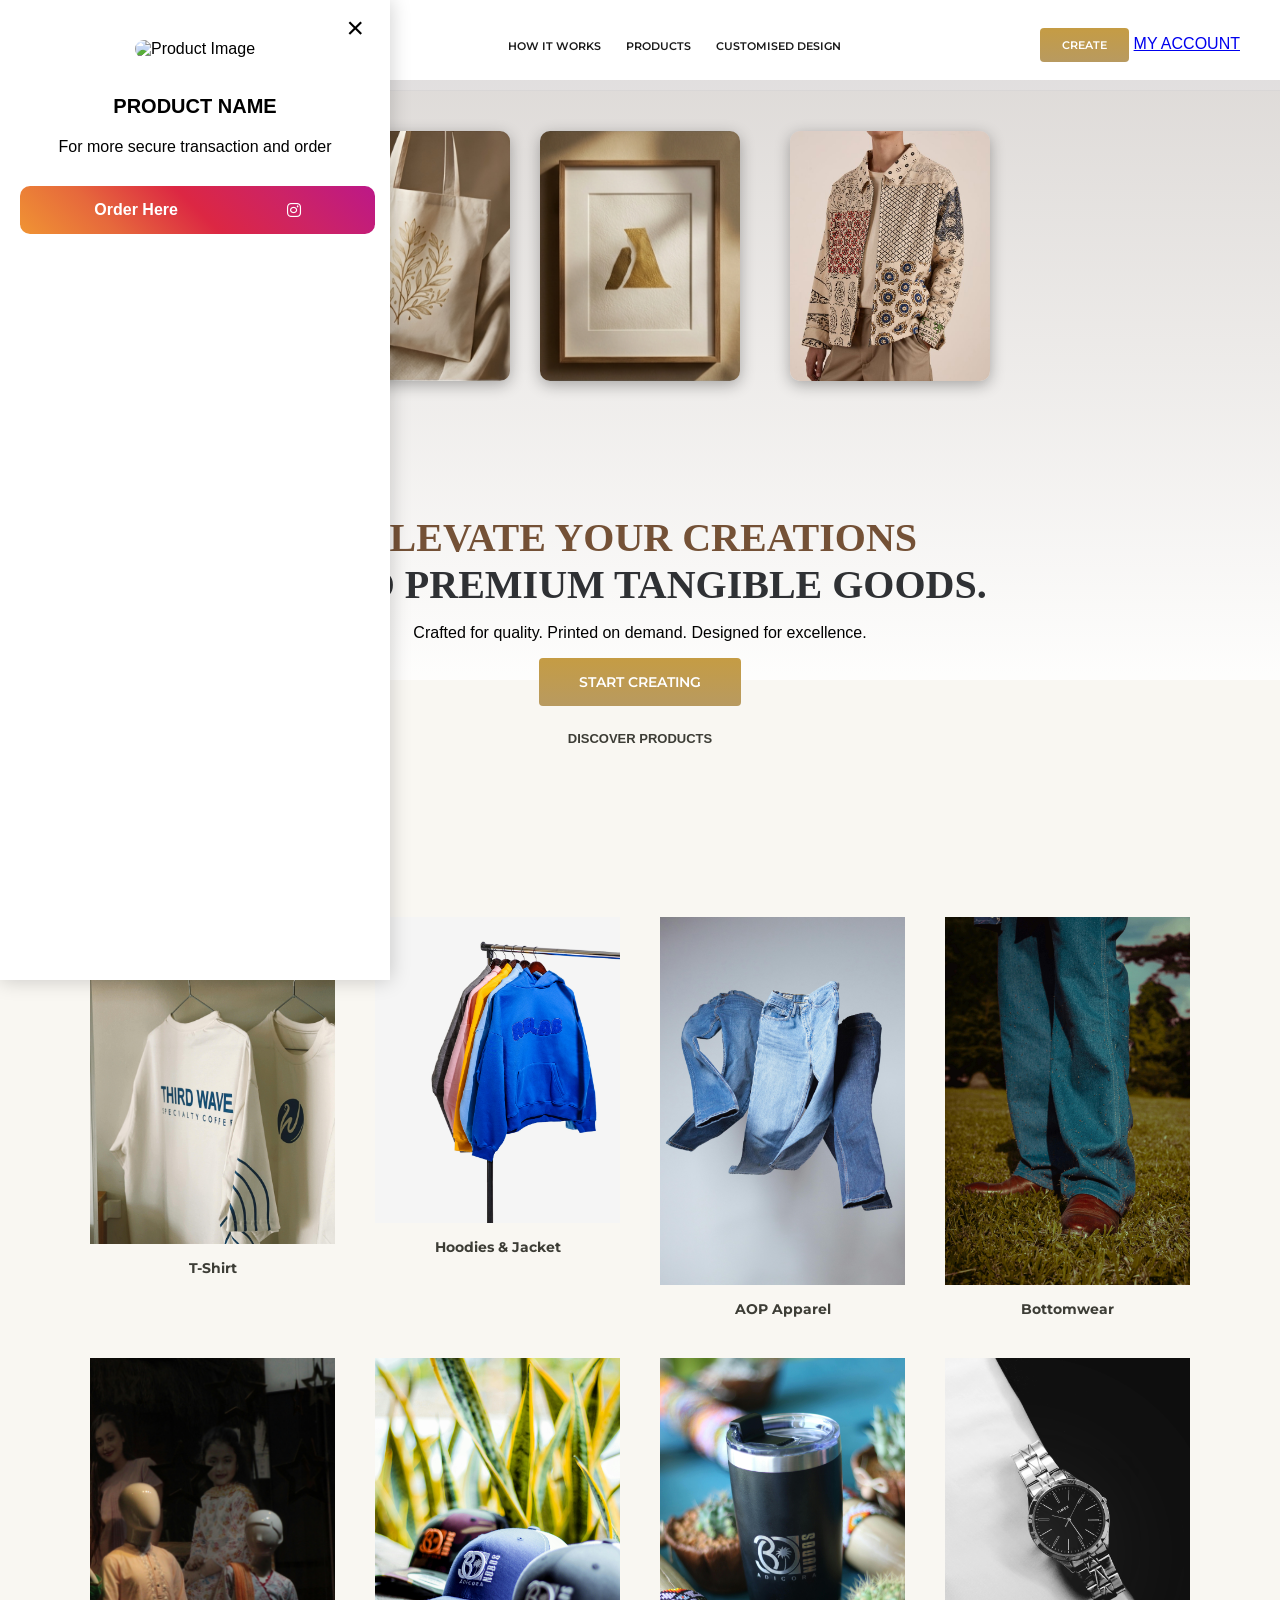
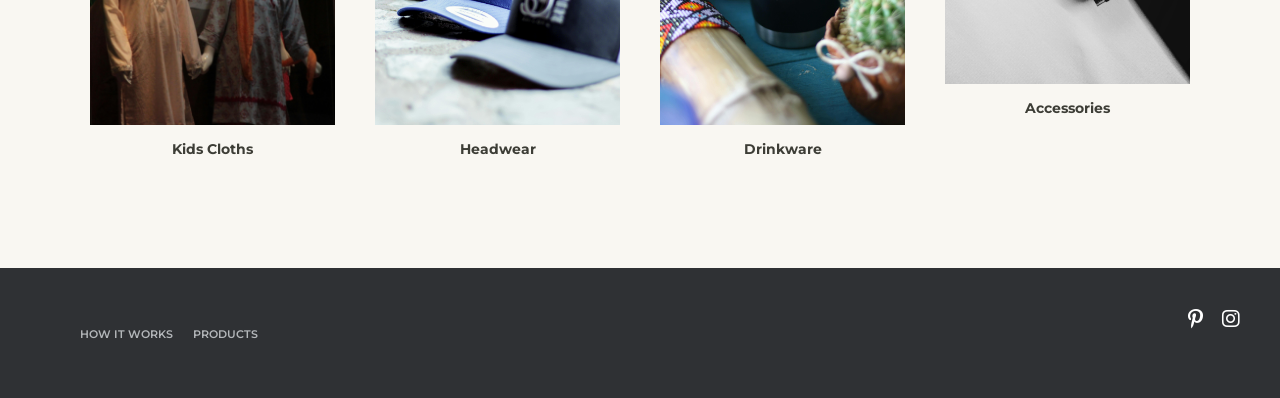
==== commit aa2fee8a: "Update index.html" ====
--- a/index.html
+++ b/index.html
@@ -19,34 +19,30 @@
             <nav>
                 <ul>
                     <li class="tooltip-container">
-    <a href="#" class="how-it-works-link">HOW IT WORKS</a>
-    <div class="tooltip-content">
-        <p><strong>Print on demand in India</strong> is a business model where products like T-shirts and hoodies are printed only after an order is placed. Qikink handles printing and shipping across India, so sellers never need to hold inventory. Qikink supports Prepaid and Cash on Delivery (COD) orders as well in India. the background video is just for advertisment</p>
-        
-        <p>You list custom products on your store. A customer orders, Qikink prints and ships directly to the customer under your brand. No inventory, no minimums and no upfront investment. Orders at Qikink are printed using state-of-the-art machinery to print a single garment at a time.</p>
-        
-        <p><strong>Fulfillment & Shipping:</strong> All print on demand orders are shipped within 2 working days. AOP apparels are dispatched within 3-4 working days. The overall fulfillment time, including the delivery time, is 3-5 working days.</p>
-        
-        <p><strong>Returns & Support:</strong> For damaged or defective items, simply raise a replacement request within 7 days of delivery along with an unboxing video and product photos. For size exchanges or no-defect returns, place a new order for your customer. For orders lost in transit, Qikink automatically issues a refund. Contact : primecanvastvm@gmail.com </p>
-        
-        <div class="prime-note">
-            <strong>PRIME CANVAS IS AN INTERMEDIARY.</strong> IT CONNECTS CLOTHES FROM QIKINK TO THE PRIME CANVAS PLATFORM.
-        </div>
-    </div>
-</li>
+                        <a href="#" class="how-it-works-link">HOW IT WORKS</a>
+                        <div class="tooltip-content">
+                            <p><strong>Print on demand in India</strong> is a business model where products like T-shirts and hoodies are printed only after an order is placed. Qikink handles printing and shipping across India, so sellers never need to hold inventory. Qikink supports Prepaid and Cash on Delivery (COD) orders as well in India. the background video is just for advertisment</p>
+                            <p>You list custom products on your store. A customer orders, Qikink prints and ships directly to the customer under your brand. No inventory, no minimums and no upfront investment. Orders at Qikink are printed using state-of-the-art machinery to print a single garment at a time.</p>
+                            <p><strong>Fulfillment & Shipping:</strong> All print on demand orders are shipped within 2 working days. AOP apparels are dispatched within 3-4 working days. The overall fulfillment time, including the delivery time, is 3-5 working days.</p>
+                            <p><strong>Returns & Support:</strong> For damaged or defective items, simply raise a replacement request within 7 days of delivery along with an unboxing video and product photos. For size exchanges or no-defect returns, place a new order for your customer. For orders lost in transit, Qikink automatically issues a refund. Contact : primecanvastvm@gmail.com </p>
+                            <div class="prime-note">
+                                <strong>PRIME CANVAS IS AN INTERMEDIARY.</strong> IT CONNECTS CLOTHES FROM QIKINK TO THE PRIME CANVAS PLATFORM.
+                            </div>
+                        </div>
+                    </li>
                     <li class="tooltip-container">
-    <a href="#" class="how-it-works-link">PRODUCTS</a>
-    <div class="tooltip-content product-list-content">
-        <p class="product-item" onclick="openProductPage(1)">T-SHIRT</p>
-        <p class="product-item" onclick="openProductPage(2)">HOODIE</p>
-        <p class="product-item" onclick="openProductPage(3)">AOP APPAREL</p>
-        <p class="product-item" onclick="openProductPage(4)">BOTTOMWEAR</p>
-        <p class="product-item" onclick="openProductPage(5)">KIDS CLOTHING</p>
-        <p class="product-item" onclick="openProductPage(6)">HEADWEAR</p>
-        <p class="product-item" onclick="openProductPage(7)">DRINKWARE</p>
-        <p class="product-item" onclick="openProductPage(8)">ACCESSORIES</p>
-    </div>
-</li>
+                        <a href="#" class="how-it-works-link">PRODUCTS</a>
+                        <div class="tooltip-content product-list-content">
+                            <p class="product-item" onclick="openProductPage(1)">T-SHIRT</p>
+                            <p class="product-item" onclick="openProductPage(2)">HOODIE</p>
+                            <p class="product-item" onclick="openProductPage(3)">AOP APPAREL</p>
+                            <p class="product-item" onclick="openProductPage(4)">BOTTOMWEAR</p>
+                            <p class="product-item" onclick="openProductPage(5)">KIDS CLOTHING</p>
+                            <p class="product-item" onclick="openProductPage(6)">HEADWEAR</p>
+                            <p class="product-item" onclick="openProductPage(7)">DRINKWARE</p>
+                            <p class="product-item" onclick="openProductPage(8)">ACCESSORIES</p>
+                        </div>
+                    </li>
                     <li><a href="#" class="how-it-works-link customised-design-link">CUSTOMISED DESIGN</a></li>
                 </ul>
             </nav>
@@ -56,20 +52,21 @@
             </div>
         </div>
     </header>
+
     <div class="hero-video-wrapper">
-    <video autoplay loop muted playsinline class="background-video">
-        <source src="properties.mp4" type="video/mp4">
-    </video>
-    <div class="video-overlay-fade"></div>
-</div>
+        <video autoplay loop muted playsinline class="background-video">
+            <source src="properties.mp4" type="video/mp4">
+        </video>
+        <div class="video-overlay-fade"></div>
+    </div>
                 
-        <div class="image-container">
-            <img src="aesthetic bag.jpg" alt="Aesthetic Bag" class="hover-animate img-left">
-            <img src="wall painting.png" alt="Wall Painting" class="hover-animate img-middle">
-            <img src="dress style.jpg" alt="Dress Style" class="hover-animate img-right">
-        </div>
-
-        <main class="main-content">
+    <div class="image-container">
+        <img src="aesthetic bag.jpg" alt="Aesthetic Bag" class="hover-animate img-left">
+        <img src="wall painting.png" alt="Wall Painting" class="hover-animate img-middle">
+        <img src="dress style.jpg" alt="Dress Style" class="hover-animate img-right">
+    </div>
+
+    <main class="main-content">
         <section class="hero-section">
             <div class="hero-text-area">
                 <h1>
@@ -77,7 +74,6 @@
                     <span class="dark-text">INTO PREMIUM TANGIBLE GOODS.</span>
                 </h1>
                 <p>Crafted for quality. Printed on demand. Designed for excellence.</p>
-
                 <div class="button-group">
                     <button class="btn-start hover-animate">START CREATING</button>
                     <br>
@@ -85,238 +81,632 @@
                 </div>
             </div>
         </section>
-   <section id="discover-section" class="categories-section">
-    <div class="grid-8" id="categoryGrid">
-        <div class="category-box" onclick="openProductPage(1)">
-            <div class="img-box"><img src="t-shirt background 1.jpg" alt="T-Shirt" style="width: 100%;"></div>
-            <div class="category-name">T-Shirt</div>
+
+        <section id="discover-section" class="categories-section">
+            <div class="grid-8" id="categoryGrid">
+                <div class="category-box" onclick="openProductPage(1)">
+                    <div class="img-box"><img src="t-shirt background 1.jpg" alt="T-Shirt" style="width: 100%;"></div>
+                    <div class="category-name">T-Shirt</div>
+                </div>
+                <div class="category-box" onclick="openProductPage(2)">
+                    <div class="img-box"><img src="hoodie background.jpg" alt="Hoodies & Jacket" style="width: 100%;"></div>
+                    <div class="category-name">Hoodies & Jacket</div>
+                </div>
+                <div class="category-box" onclick="openProductPage(3)">
+                    <div class="img-box"><img src="aop background.jpg" alt="AOP Apparel" style="width: 100%;"></div>
+                    <div class="category-name">AOP Apparel</div>
+                </div>
+                <div class="category-box" onclick="openProductPage(4)">
+                    <div class="img-box"><img src="bottom  background.jpg" alt="Bottomwear" style="width: 100%;"></div>
+                    <div class="category-name">Bottomwear</div>
+                </div>
+                <div class="category-box" onclick="openProductPage(5)">
+                    <div class="img-box"><img src="kids cloth background.jpg" alt="Kids Cloths" style="width: 100%;"></div>
+                    <div class="category-name">Kids Cloths</div>
+                </div>
+                <div class="category-box" onclick="openProductPage(6)">
+                    <div class="img-box"><img src="headwear  background.jpg" alt="Headwear" style="width: 100%;"></div>
+                    <div class="category-name">Headwear</div>
+                </div>
+                <div class="category-box" onclick="openProductPage(7)">
+                    <div class="img-box"><img src="drink waer background.jpg" alt="Drinkware" style="width: 100%;"></div>
+                    <div class="category-name">Drinkware</div>
+                </div>
+                <div class="category-box" onclick="openProductPage(8)">
+                    <div class="img-box"><img src="aesseco bgggg.jpg" alt="Accessories" style="width: 100%;"></div>
+                    <div class="category-name">Accessories</div>
+                </div>
+            </div>
+        </section>
+
+        <div id="productPage" class="product-full-page hidden">
+            <div class="product-page-container">
+                <button class="back-btn" onclick="closeProductPage()">← Back</button>
+                
+                <div class="canvas-header">
+                    <h2>PRIME CANVAS</h2>
+                    <h3 id="pageTitle">Subject</h3>
+                </div>
+
+                <div id="grid-1" class="grid-2-col product-grid-container hidden" data-title="T-Shirt">
+                    <div class="product-card left-product">
+                        <div class="img-box"><img src="tshirt1.jpg" alt="Boys Classic Crew"></div>
+                        <span class="product-label">Boys Classic Crew</span>
+                    </div>
+                    <div class="product-card right-product">
+                        <div class="img-box"><img src="tshirt2.jpg" alt="Male polo"></div>
+                        <span class="product-label">Male polo</span>
+                    </div>
+                    <div class="product-card left-product">
+                        <div class="img-box"><img src="tshirt3.jpg" alt="Male full sleeve"></div>
+                        <span class="product-label">Male full sleeve</span>
+                    </div>
+                    <div class="product-card right-product">
+                        <div class="img-box"><img src="tshirt4.jpg" alt="Male raglan"></div>
+                        <span class="product-label">Male raglan</span>
+                    </div>
+                    <div class="product-card left-product">
+                        <div class="img-box"><img src="tshirt5.jpg" alt="Male Sleeveless"></div>
+                        <span class="product-label">Male Sleeveless</span>
+                    </div>
+                    <div class="product-card right-product">
+                        <div class="img-box"><img src="tshirt6.jpg" alt="Male Standard crew"></div>
+                        <span class="product-label">Male Standard crew</span>
+                    </div>
+                    <div class="product-card left-product">
+                        <div class="img-box"><img src="tshirt7.jpg" alt="male V neck"></div>
+                        <span class="product-label">male V neck</span>
+                    </div>
+                    <div class="product-card right-product">
+                        <div class="img-box"><img src="tshirt8.jpg" alt="female Baby Tee"></div>
+                        <span class="product-label">female Baby Tee</span>
+                    </div>
+                    <div class="product-card left-product">
+                        <div class="img-box"><img src="tshirt9.jpg" alt="female Classic Crew"></div>
+                        <span class="product-label">female Classic Crew</span>
+                    </div>
+                    <div class="product-card right-product">
+                        <div class="img-box"><img src="tshirt10.jpg" alt="female Crop Tank"></div>
+                        <span class="product-label">female Crop Tank</span>
+                    </div>
+                    <div class="product-card left-product">
+                        <div class="img-box"><img src="tshirt11.jpg" alt="female Maternity Dress"></div>
+                        <span class="product-label">female Maternity Dress</span>
+                    </div>
+                    <div class="product-card right-product">
+                        <div class="img-box"><img src="tshirt12.jpg" alt="female Tank top"></div>
+                        <span class="product-label">female Tank top</span>
+                    </div>
+                    <div class="product-card left-product">
+                        <div class="img-box"><img src="tshirt13.jpg" alt="Unisex Cotton Stretch"></div>
+                        <span class="product-label">Unisex Cotton Stretch</span>
+                    </div>
+                    <div class="product-card right-product">
+                        <div class="img-box"><img src="tshirt14.jpg" alt="Unisex oversized standard"></div>
+                        <span class="product-label">Unisex oversized standard</span>
+                    </div>
+                    <div class="product-card left-product">
+                        <div class="img-box"><img src="tshirt15.jpg" alt="Unisex Acid Wash Oversized Tee"></div>
+                        <span class="product-label">Unisex Acid Wash Oversized Tee</span>
+                    </div>
+                    <div class="product-card right-product">
+                        <div class="img-box"><img src="tshirt16.jpg" alt="Unisex oversized supima"></div>
+                        <span class="product-label">Unisex oversized supima</span>
+                    </div>
+                    <div class="product-card left-product">
+                        <div class="img-box"><img src="tshirt17.jpg" alt="Unisex Basic T-shirt PC"></div>
+                        <span class="product-label">Unisex Basic T-shirt PC</span>
+                    </div>
+                    <div class="product-card right-product">
+                        <div class="img-box"><img src="tshirt18.jpg" alt="Unisex oversized Classic"></div>
+                        <span class="product-label">Unisex oversized Classic</span>
+                    </div>
+                    <div class="product-card left-product">
+                        <div class="img-box"><img src="tshirt19.jpg" alt="Unisex Terry oversized tee"></div>
+                        <span class="product-label">Unisex Terry oversized tee</span>
+                    </div>
+                    <div class="product-card right-product">
+                        <div class="img-box"><img src="tshirt20.jpg" alt="Unisex Tie DYE oversized"></div>
+                        <span class="product-label">Unisex Tie DYE oversized</span>
+                    </div>
+                </div>
+
+                <div id="grid-2" class="grid-2-col product-grid-container hidden" data-title="Hoodies & Jacket">
+                    <div class="product-card left-product">
+                        <div class="img-box"><img src="hoodie1.jpg" alt="Unisex pull over hoodie"></div>
+                        <span class="product-label">Unisex pull over hoodie</span>
+                    </div>
+                    <div class="product-card right-product">
+                        <div class="img-box"><img src="hoodie2.jpg" alt="Unisex acid wash hoodies"></div>
+                        <span class="product-label">Unisex acid wash hoodies</span>
+                    </div>
+                    <div class="product-card left-product">
+                        <div class="img-box"><img src="hoodie3.jpg" alt="Unisex AOP Bomber jacket"></div>
+                        <span class="product-label">Unisex AOP Bomber jacket</span>
+                    </div>
+                    <div class="product-card right-product">
+                        <div class="img-box"><img src="hoodie4.jpg" alt="Unisex AOP sweatshirt"></div>
+                        <span class="product-label">Unisex AOP sweatshirt</span>
+                    </div>
+                    <div class="product-card left-product">
+                        <div class="img-box"><img src="hoodie5.jpg" alt="Unisex Hoodie"></div>
+                        <span class="product-label">Unisex Hoodie</span>
+                    </div>
+                    <div class="product-card right-product">
+                        <div class="img-box"><img src="hoodie6.jpg" alt="Unisex oversized hoodies"></div>
+                        <span class="product-label">Unisex oversized hoodies</span>
+                    </div>
+                    <div class="product-card left-product">
+                        <div class="img-box"><img src="hoodie7.jpg" alt="Unisex oversized sweatshirt"></div>
+                        <span class="product-label">Unisex oversized sweatshirt</span>
+                    </div>
+                    <div class="product-card right-product">
+                        <div class="img-box"><img src="hoodie8.jpg" alt="Unisex sweatshirt"></div>
+                        <span class="product-label">Unisex sweatshirt</span>
+                    </div>
+                    <div class="product-card left-product">
+                        <div class="img-box"><img src="hoodie9.jpg" alt="Unisex Varity Jacket"></div>
+                        <span class="product-label">Unisex Varity Jacket</span>
+                    </div>
+                    <div class="product-card right-product">
+                        <div class="img-box"><img src="hoodie10.jpg" alt="Unisex zip hoodie"></div>
+                        <span class="product-label">Unisex zip hoodie</span>
+                    </div>
+                    <div class="product-card left-product">
+                        <div class="img-box"><img src="hoodie11.jpg" alt="female AOP bomber Jacket"></div>
+                        <span class="product-label">female AOP bomber Jacket</span>
+                    </div>
+                    <div class="product-card right-product">
+                        <div class="img-box"><img src="hoodie12.jpg" alt="female Cropped hoodies"></div>
+                        <span class="product-label">female Cropped hoodies</span>
+                    </div>
+                    <div class="product-card left-product">
+                        <div class="img-box"><img src="hoodie13.jpg" alt="kids AOP bomber Jacket"></div>
+                        <span class="product-label">kids AOP bomber Jacket</span>
+                    </div>
+                    <div class="product-card right-product">
+                        <div class="img-box"><img src="hoodie14.jpg" alt="AOP sweatshirt"></div>
+                        <span class="product-label">AOP sweatshirt</span>
+                    </div>
+                    <div class="product-card left-product">
+                        <div class="img-box"><img src="hoodie15.jpg" alt="Kids hoodie"></div>
+                        <span class="product-label">Kids hoodie</span>
+                    </div>
+                </div>
+
+                <div id="grid-3" class="grid-2-col product-grid-container hidden" data-title="AOP Apparel">
+                    <div class="product-card left-product">
+                        <div class="img-box"><img src="aop1.jpg" alt="AOP scarf"></div>
+                        <span class="product-label">AOP scarf</span>
+                    </div>
+                    <div class="product-card right-product">
+                        <div class="img-box"><img src="aop2.jpg" alt="AOP stole"></div>
+                        <span class="product-label">AOP stole</span>
+                    </div>
+                    <div class="product-card left-product">
+                        <div class="img-box"><img src="aop3.jpg" alt="Arm sleeves"></div>
+                        <span class="product-label">Arm sleeves</span>
+                    </div>
+                    <div class="product-card right-product">
+                        <div class="img-box"><img src="aop4.jpg" alt="Balaclava"></div>
+                        <span class="product-label">Balaclava</span>
+                    </div>
+                    <div class="product-card left-product">
+                        <div class="img-box"><img src="aop5.jpg" alt="Headband"></div>
+                        <span class="product-label">Headband</span>
+                    </div>
+                    <div class="product-card right-product">
+                        <div class="img-box"><img src="aop6.jpg" alt="male AOP full sleeve TEE"></div>
+                        <span class="product-label">male AOP full sleeve TEE</span>
+                    </div>
+                    <div class="product-card left-product">
+                        <div class="img-box"><img src="aop7.jpg" alt="male AOP sleeveless TEE"></div>
+                        <span class="product-label">male AOP sleeveless TEE</span>
+                    </div>
+                    <div class="product-card right-product">
+                        <div class="img-box"><img src="aop8.jpg" alt="male AOP T shirt"></div>
+                        <span class="product-label">male AOP T shirt</span>
+                    </div>
+                    <div class="product-card left-product">
+                        <div class="img-box"><img src="aop9.jpg" alt="female AOP A line dress"></div>
+                        <span class="product-label">female AOP A line dress</span>
+                    </div>
+                    <div class="product-card right-product">
+                        <div class="img-box"><img src="aop10.jpg" alt="female AOP bodycon"></div>
+                        <span class="product-label">female AOP bodycon</span>
+                    </div>
+                    <div class="product-card left-product">
+                        <div class="img-box"><img src="aop11.jpg" alt="female AOP bomber jacket"></div>
+                        <span class="product-label">female AOP bomber jacket</span>
+                    </div>
+                    <div class="product-card right-product">
+                        <div class="img-box"><img src="aop12.jpg" alt="female AOP crop Tank"></div>
+                        <span class="product-label">female AOP crop Tank</span>
+                    </div>
+                    <div class="product-card left-product">
+                        <div class="img-box"><img src="aop13.jpg" alt="female AOP crop Top"></div>
+                        <span class="product-label">female AOP crop Top</span>
+                    </div>
+                    <div class="product-card right-product">
+                        <div class="img-box"><img src="aop14.jpg" alt="female AOP Gym Legging"></div>
+                        <span class="product-label">female AOP Gym Legging</span>
+                    </div>
+                    <div class="product-card left-product">
+                        <div class="img-box"><img src="aop15.jpg" alt="female AOP pencil skirt"></div>
+                        <span class="product-label">female AOP pencil skirt</span>
+                    </div>
+                    <div class="product-card right-product">
+                        <div class="img-box"><img src="aop16.jpg" alt="female AOP sports Bra"></div>
+                        <span class="product-label">female AOP sports Bra</span>
+                    </div>
+                    <div class="product-card left-product">
+                        <div class="img-box"><img src="aop17.jpg" alt="female AOP tank top"></div>
+                        <span class="product-label">female AOP tank top</span>
+                    </div>
+                    <div class="product-card right-product">
+                        <div class="img-box"><img src="aop18.jpg" alt="female AOP T-shirt Dress"></div>
+                        <span class="product-label">female AOP T-shirt Dress</span>
+                    </div>
+                    <div class="product-card left-product">
+                        <div class="img-box"><img src="aop19.jpg" alt="female AOP T-shirt"></div>
+                        <span class="product-label">female AOP T-shirt</span>
+                    </div>
+                    <div class="product-card right-product">
+                        <div class="img-box"><img src="aop20.jpg" alt="female AOP tube top"></div>
+                        <span class="product-label">female AOP tube top</span>
+                    </div>
+                    <div class="product-card left-product">
+                        <div class="img-box"><img src="aop21.jpg" alt="female Kaftan dress"></div>
+                        <span class="product-label">female Kaftan dress</span>
+                    </div>
+                    <div class="product-card right-product">
+                        <div class="img-box"><img src="aop22.jpg" alt="female mini skirt"></div>
+                        <span class="product-label">female mini skirt</span>
+                    </div>
+                    <div class="product-card left-product">
+                        <div class="img-box"><img src="aop23.jpg" alt="kids AOP bomber jacket"></div>
+                        <span class="product-label">kids AOP bomber jacket</span>
+                    </div>
+                    <div class="product-card right-product">
+                        <div class="img-box"><img src="aop24.jpg" alt="kids AOP sports shorts"></div>
+                        <span class="product-label">kids AOP sports shorts</span>
+                    </div>
+                    <div class="product-card left-product">
+                        <div class="img-box"><img src="aop25.jpg" alt="kids AOP sports T- shirts"></div>
+                        <span class="product-label">kids AOP sports T- shirts</span>
+                    </div>
+                    <div class="product-card right-product">
+                        <div class="img-box"><img src="aop26.jpg" alt="kids AOP sweatshirt"></div>
+                        <span class="product-label">kids AOP sweatshirt</span>
+                    </div>
+                    <div class="product-card left-product">
+                        <div class="img-box"><img src="aop27.jpg" alt="Unisex AOP sweatshirt"></div>
+                        <span class="product-label">Unisex AOP sweatshirt</span>
+                    </div>
+                    <div class="product-card right-product">
+                        <div class="img-box"><img src="aop28.jpg" alt="Unisex AOP bomber jacket"></div>
+                        <span class="product-label">Unisex AOP bomber jacket</span>
+                    </div>
+                    <div class="product-card left-product">
+                        <div class="img-box"><img src="aop29.jpg" alt="Unisex AOP oversized TEE"></div>
+                        <span class="product-label">Unisex AOP oversized TEE</span>
+                    </div>
+                    <div class="product-card right-product">
+                        <div class="img-box"><img src="aop30.jpg" alt="Unisex AOP shorts"></div>
+                        <span class="product-label">Unisex AOP shorts</span>
+                    </div>
+                    <div class="product-card left-product">
+                        <div class="img-box"><img src="aop31.jpg" alt="Unisex AOP sports T-shirt"></div>
+                        <span class="product-label">Unisex AOP sports T-shirt</span>
+                    </div>
+                    <div class="product-card right-product">
+                        <div class="img-box"><img src="aop32.jpg" alt="Unisex AOP sports shorts"></div>
+                        <span class="product-label">Unisex AOP sports shorts</span>
+                    </div>
+                </div>
+
+                <div id="grid-4" class="grid-2-col product-grid-container hidden" data-title="Bottomwear">
+                    <div class="product-card left-product">
+                        <div class="img-box"><img src="bottom1.jpg" alt="kids AOP sports shorts"></div>
+                        <span class="product-label">kids AOP sports shorts</span>
+                    </div>
+                    <div class="product-card right-product">
+                        <div class="img-box"><img src="bottom2.jpg" alt="Unisex AOP shorts"></div>
+                        <span class="product-label">Unisex AOP shorts</span>
+                    </div>
+                    <div class="product-card left-product">
+                        <div class="img-box"><img src="bottom3.jpg" alt="Unisex AOP sports shorts"></div>
+                        <span class="product-label">Unisex AOP sports shorts</span>
+                    </div>
+                    <div class="product-card right-product">
+                        <div class="img-box"><img src="bottom4.jpg" alt="Unisex jogger"></div>
+                        <span class="product-label">Unisex jogger</span>
+                    </div>
+                    <div class="product-card left-product">
+                        <div class="img-box"><img src="bottom5.jpg" alt="Unisex sweatpants"></div>
+                        <span class="product-label">Unisex sweatpants</span>
+                    </div>
+                    <div class="product-card right-product">
+                        <div class="img-box"><img src="bottom6.jpg" alt="Unisex Terry shorts"></div>
+                        <span class="product-label">Unisex Terry shorts</span>
+                    </div>
+                    <div class="product-card left-product">
+                        <div class="img-box"><img src="bottom7.jpg" alt="Unisex Tie dye shorts"></div>
+                        <span class="product-label">Unisex Tie dye shorts</span>
+                    </div>
+                </div>
+
+                <div id="grid-5" class="grid-2-col product-grid-container hidden" data-title="Kids Cloths">
+                    <div class="product-card left-product">
+                        <div class="img-box"><img src="kids1.jpg" alt="classic crew T- shirt"></div>
+                        <span class="product-label">classic crew T- shirt</span>
+                    </div>
+                    <div class="product-card right-product">
+                        <div class="img-box"><img src="kids2.jpg" alt="AOP bomber jacket"></div>
+                        <span class="product-label">AOP bomber jacket</span>
+                    </div>
+                    <div class="product-card left-product">
+                        <div class="img-box"><img src="kids3.jpg" alt="AOP sports shorts"></div>
+                        <span class="product-label">AOP sports shorts</span>
+                    </div>
+                    <div class="product-card right-product">
+                        <div class="img-box"><img src="kids4.jpg" alt="AOP sports T-shirt"></div>
+                        <span class="product-label">AOP sports T-shirt</span>
+                    </div>
+                    <div class="product-card left-product">
+                        <div class="img-box"><img src="kids5.jpg" alt="AOP sweatshirt"></div>
+                        <span class="product-label">AOP sweatshirt</span>
+                    </div>
+                    <div class="product-card right-product">
+                        <div class="img-box"><img src="kids6.jpg" alt="AOP t-shirt"></div>
+                        <span class="product-label">AOP t-shirt</span>
+                    </div>
+                    <div class="product-card left-product">
+                        <div class="img-box"><img src="kids7.jpg" alt="kids hoodie"></div>
+                        <span class="product-label">kids hoodie</span>
+                    </div>
+                    <div class="product-card right-product">
+                        <div class="img-box"><img src="kids8.jpg" alt="kids rompers"></div>
+                        <span class="product-label">kids rompers</span>
+                    </div>
+                </div>
+
+                <div id="grid-6" class="grid-2-col product-grid-container hidden" data-title="Headwear">
+                    <div class="product-card left-product">
+                        <div class="img-box"><img src="head1.jpg" alt="Balaclava"></div>
+                        <span class="product-label">Balaclava</span>
+                    </div>
+                    <div class="product-card right-product">
+                        <div class="img-box"><img src="head2.jpg" alt="face bandana"></div>
+                        <span class="product-label">face bandana</span>
+                    </div>
+                    <div class="product-card left-product">
+                        <div class="img-box"><img src="head3.jpg" alt="Head band"></div>
+                        <span class="product-label">Head band</span>
+                    </div>
+                    <div class="product-card right-product">
+                        <div class="img-box"><img src="head4.jpg" alt="Base ball ottoman cap"></div>
+                        <span class="product-label">Base ball ottoman cap</span>
+                    </div>
+                    <div class="product-card left-product">
+                        <div class="img-box"><img src="head5.jpg" alt="Classic Base ball cap"></div>
+                        <span class="product-label">Classic Base ball cap</span>
+                    </div>
+                    <div class="product-card right-product">
+                        <div class="img-box"><img src="head6.jpg" alt="Unisex classic Bucket hat"></div>
+                        <span class="product-label">Unisex classic Bucket hat</span>
+                    </div>
+                    <div class="product-card left-product">
+                        <div class="img-box"><img src="head7.jpg" alt="Unisex classic snapback cap"></div>
+                        <span class="product-label">Unisex classic snapback cap</span>
+                    </div>
+                    <div class="product-card right-product">
+                        <div class="img-box"><img src="head8.jpg" alt="Classic trucker cap"></div>
+                        <span class="product-label">Classic trucker cap</span>
+                    </div>
+                    <div class="product-card left-product">
+                        <div class="img-box"><img src="head9.jpg" alt="Sports cap"></div>
+                        <span class="product-label">Sports cap</span>
+                    </div>
+                </div>
+
+                <div id="grid-7" class="grid-2-col product-grid-container hidden" data-title="Drinkware">
+                    <div class="product-card left-product">
+                        <div class="img-box"><img src="drink1.jpg" alt="Black coffee Mug"></div>
+                        <span class="product-label">Black coffee Mug</span>
+                    </div>
+                    <div class="product-card right-product">
+                        <div class="img-box"><img src="drink2.jpg" alt="Color Coffee Mug"></div>
+                        <span class="product-label">Color Coffee Mug</span>
+                    </div>
+                    <div class="product-card left-product">
+                        <div class="img-box"><img src="drink3.jpg" alt="Magic Coffee Mug"></div>
+                        <span class="product-label">Magic Coffee Mug</span>
+                    </div>
+                    <div class="product-card right-product">
+                        <div class="img-box"><img src="drink4.jpg" alt="Sipper Bottle"></div>
+                        <span class="product-label">Sipper Bottle</span>
+                    </div>
+                    <div class="product-card left-product">
+                        <div class="img-box"><img src="drink5.jpg" alt="Steel Water Bottle"></div>
+                        <span class="product-label">Steel Water Bottle</span>
+                    </div>
+                    <div class="product-card right-product">
+                        <div class="img-box"><img src="drink6.jpg" alt="Tumbler Bottle"></div>
+                        <span class="product-label">Tumbler Bottle</span>
+                    </div>
+                    <div class="product-card left-product">
+                        <div class="img-box"><img src="drink7.jpg" alt="White Coffee mug"></div>
+                        <span class="product-label">White Coffee mug</span>
+                    </div>
+                    <div class="product-card right-product">
+                        <div class="img-box"><img src="drink8.jpg" alt="white Enamel Mugs"></div>
+                        <span class="product-label">white Enamel Mugs</span>
+                    </div>
+                </div>
+
+                <div id="grid-8" class="grid-2-col product-grid-container hidden" data-title="Accessories">
+                    <div class="product-card left-product">
+                        <div class="img-box"><img src="acc1.jpg" alt="Acrylic coaster"></div>
+                        <span class="product-label">Acrylic coaster</span>
+                    </div>
+                    <div class="product-card right-product">
+                        <div class="img-box"><img src="acc2.jpg" alt="AOP scarf"></div>
+                        <span class="product-label">AOP scarf</span>
+                    </div>
+                    <div class="product-card left-product">
+                        <div class="img-box"><img src="acc3.jpg" alt="AOP stole"></div>
+                        <span class="product-label">AOP stole</span>
+                    </div>
+                    <div class="product-card right-product">
+                        <div class="img-box"><img src="acc4.jpg" alt="AOP women scrunchies"></div>
+                        <span class="product-label">AOP women scrunchies</span>
+                    </div>
+                    <div class="product-card left-product">
+                        <div class="img-box"><img src="acc5.jpg" alt="Arm sleeves"></div>
+                        <span class="product-label">Arm sleeves</span>
+                    </div>
+                    <div class="product-card right-product">
+                        <div class="img-box"><img src="acc6.jpg" alt="Black Badge"></div>
+                        <span class="product-label">Black Badge</span>
+                    </div>
+                    <div class="product-card left-product">
+                        <div class="img-box"><img src="acc7.jpg" alt="Bookmark"></div>
+                        <span class="product-label">Bookmark</span>
+                    </div>
+                    <div class="product-card right-product">
+                        <div class="img-box"><img src="acc8.jpg" alt="Bow scrunchies"></div>
+                        <span class="product-label">Bow scrunchies</span>
+                    </div>
+                    <div class="product-card left-product">
+                        <div class="img-box"><img src="acc9.jpg" alt="Dog Tag"></div>
+                        <span class="product-label">Dog Tag</span>
+                    </div>
+                    <div class="product-card right-product">
+                        <div class="img-box"><img src="acc10.jpg" alt="Embroidery Patches"></div>
+                        <span class="product-label">Embroidery Patches</span>
+                    </div>
+                    <div class="product-card left-product">
+                        <div class="img-box"><img src="acc11.jpg" alt="Gaming pad"></div>
+                        <span class="product-label">Gaming pad</span>
+                    </div>
+                    <div class="product-card right-product">
+                        <div class="img-box"><img src="acc12.jpg" alt="Greeting Card"></div>
+                        <span class="product-label">Greeting Card</span>
+                    </div>
+                    <div class="product-card left-product">
+                        <div class="img-box"><img src="acc13.jpg" alt="Hard Clear Case"></div>
+                        <span class="product-label">Hard Clear Case</span>
+                    </div>
+                    <div class="product-card right-product">
+                        <div class="img-box"><img src="acc14.jpg" alt="iPhone Glass Case"></div>
+                        <span class="product-label">iPhone Glass Case</span>
+                    </div>
+                    <div class="product-card left-product">
+                        <div class="img-box"><img src="acc15.jpg" alt="keychan"></div>
+                        <span class="product-label">keychan</span>
+                    </div>
+                    <div class="product-card right-product">
+                        <div class="img-box"><img src="acc16.jpg" alt="Luggage tag"></div>
+                        <span class="product-label">Luggage tag</span>
+                    </div>
+                    <div class="product-card left-product">
+                        <div class="img-box"><img src="acc17.jpg" alt="Mouse pad"></div>
+                        <span class="product-label">Mouse pad</span>
+                    </div>
+                    <div class="product-card right-product">
+                        <div class="img-box"><img src="acc18.jpg" alt="personalized pens"></div>
+                        <span class="product-label">personalized pens</span>
+                    </div>
+                    <div class="product-card left-product">
+                        <div class="img-box"><img src="acc19.jpg" alt="phone Grip"></div>
+                        <span class="product-label">phone Grip</span>
+                    </div>
+                    <div class="product-card right-product">
+                        <div class="img-box"><img src="acc20.jpg" alt="postcards"></div>
+                        <span class="product-label">postcards</span>
+                    </div>
+                    <div class="product-card left-product">
+                        <div class="img-box"><img src="acc21.jpg" alt="sticker"></div>
+                        <span class="product-label">sticker</span>
+                    </div>
+                    <div class="product-card right-product">
+                        <div class="img-box"><img src="acc22.jpg" alt="unisex apron"></div>
+                        <span class="product-label">unisex apron</span>
+                    </div>
+                    <div class="product-card left-product">
+                        <div class="img-box"><img src="acc23.jpg" alt="Temporary tattoos"></div>
+                        <span class="product-label">Temporary tattoos</span>
+                    </div>
+                    <div class="product-card right-product">
+                        <div class="img-box"><img src="acc24.jpg" alt="frame poster"></div>
+                        <span class="product-label">frame poster</span>
+                    </div>
+                    <div class="product-card left-product">
+                        <div class="img-box"><img src="acc25.jpg" alt="fridge magnet"></div>
+                        <span class="product-label">fridge magnet</span>
+                    </div>
+                    <div class="product-card right-product">
+                        <div class="img-box"><img src="acc26.jpg" alt="jigsaw puzzle"></div>
+                        <span class="product-label">jigsaw puzzle</span>
+                    </div>
+                    <div class="product-card left-product">
+                        <div class="img-box"><img src="acc27.jpg" alt="MDF wooden puzzle"></div>
+                        <span class="product-label">MDF wooden puzzle</span>
+                    </div>
+                    <div class="product-card right-product">
+                        <div class="img-box"><img src="acc28.jpg" alt="note pad"></div>
+                        <span class="product-label">note pad</span>
+                    </div>
+                    <div class="product-card left-product">
+                        <div class="img-box"><img src="acc29.jpg" alt="poster"></div>
+                        <span class="product-label">poster</span>
+                    </div>
+                    <div class="product-card right-product">
+                        <div class="img-box"><img src="acc30.jpg" alt="Unisex AOP cushion cover"></div>
+                        <span class="product-label">Unisex AOP cushion cover</span>
+                    </div>
+                    <div class="product-card left-product">
+                        <div class="img-box"><img src="acc31.jpg" alt="unisex AOP drawstring bag"></div>
+                        <span class="product-label">unisex AOP drawstring bag</span>
+                    </div>
+                    <div class="product-card right-product">
+                        <div class="img-box"><img src="acc32.jpg" alt="AOP pillow cover"></div>
+                        <span class="product-label">AOP pillow cover</span>
+                    </div>
+                    <div class="product-card left-product">
+                        <div class="img-box"><img src="acc33.jpg" alt="Unisex tote bag Zipper"></div>
+                        <span class="product-label">Unisex tote bag Zipper</span>
+                    </div>
+                    <div class="product-card right-product">
+                        <div class="img-box"><img src="acc34.jpg" alt="AOP large Tote bag"></div>
+                        <span class="product-label">AOP large Tote bag</span>
+                    </div>
+                    <div class="product-card left-product">
+                        <div class="img-box"><img src="acc35.jpg" alt="everyday large Tote bag"></div>
+                        <span class="product-label">everyday large Tote bag</span>
+                    </div>
+                    <div class="product-card right-product">
+                        <div class="img-box"><img src="acc36.jpg" alt="Unisex tote bag zipper"></div>
+                        <span class="product-label">Unisex tote bag zipper</span>
+                    </div>
+                </div>
+            </div>
         </div>
-        <div class="category-box" onclick="openProductPage(2)">
-            <div class="img-box"><img src="hoodie background.jpg" alt="Hoodies & Jacket" style="width: 100%;"></div>
-            <div class="category-name">Hoodies & Jacket</div>
-        </div>
-        <div class="category-box" onclick="openProductPage(3)">
-            <div class="img-box"><img src="aop background.jpg" alt="AOP Apparel" style="width: 100%;"></div>
-            <div class="category-name">AOP Apparel</div>
-        </div>
-        <div class="category-box" onclick="openProductPage(4)">
-            <div class="img-box"><img src="bottom  background.jpg" alt="Bottomwear" style="width: 100%;"></div>
-            <div class="category-name">Bottomwear</div>
-        </div>
-        <div class="category-box" onclick="openProductPage(5)">
-            <div class="img-box"><img src="kids cloth background.jpg" alt="Kids Cloths" style="width: 100%;"></div>
-            <div class="category-name">Kids Cloths</div>
-        </div>
-        <div class="category-box" onclick="openProductPage(6)">
-            <div class="img-box"><img src="headwear  background.jpg" alt="Headwear" style="width: 100%;"></div>
-            <div class="category-name">Headwear</div>
-        </div>
-        <div class="category-box" onclick="openProductPage(7)">
-            <div class="img-box"><img src="drink waer background.jpg" alt="Drinkware" style="width: 100%;"></div>
-            <div class="category-name">Drinkware</div>
-        </div>
-        <div class="category-box" onclick="openProductPage(8)">
-            <div class="img-box"><img src="aesseco bgggg.jpg" alt="Accessories" style="width: 100%;"></div>
-            <div class="category-name">Accessories</div>
-        </div>
-    </div>
-</section>
-</section>
-
-<div id="productPage" class="product-full-page hidden">
-    <div class="product-page-container">
-        <button class="back-btn" onclick="closeProductPage()">← Back</button>
-        
-        <div class="canvas-header">
-            <h2>COMING SOON</h2>
-            <h3 id="pageTitle">Subject</h3>
-        </div>
-
-        <div id="grid-1" class="grid-2-col product-grid-container hidden" data-title="T-Shirt">
-            <div class="product-card"><div class="img-box">1</div><span class="product-label">Boys Classic Crew</span></div>
-            <div class="product-card"><div class="img-box">2</div><span class="product-label">Male polo</span></div>
-            <div class="product-card"><div class="img-box">3</div><span class="product-label">Male full sleeve</span></div>
-            <div class="product-card"><div class="img-box">4</div><span class="product-label">Male raglan</span></div>
-            <div class="product-card"><div class="img-box">5</div><span class="product-label">Male Sleeveless</span></div>
-            <div class="product-card"><div class="img-box">6</div><span class="product-label">Male Standard crew</span></div>
-            <div class="product-card"><div class="img-box">7</div><span class="product-label">male V neck</span></div>
-            <div class="product-card"><div class="img-box">8</div><span class="product-label">female Baby Tee</span></div>
-            <div class="product-card"><div class="img-box">9</div><span class="product-label">female Classic Crew</span></div>
-            <div class="product-card"><div class="img-box">10</div><span class="product-label">female Crop Tank</span></div>
-            <div class="product-card"><div class="img-box">11</div><span class="product-label">female Maternity Dress</span></div>
-            <div class="product-card"><div class="img-box">12</div><span class="product-label">female Tank top</span></div>
-            <div class="product-card"><div class="img-box">13</div><span class="product-label">Unisex Cotton Stretch</span></div>
-            <div class="product-card"><div class="img-box">14</div><span class="product-label">Unisex oversized standard</span></div>
-            <div class="product-card"><div class="img-box">15</div><span class="product-label">Unisex Acid Wash Oversized Tee</span></div>
-            <div class="product-card"><div class="img-box">16</div><span class="product-label">Unisex oversized supima</span></div>
-            <div class="product-card"><div class="img-box">17</div><span class="product-label">Unisex Basic T-shirt PC</span></div>
-            <div class="product-card"><div class="img-box">18</div><span class="product-label">Unisex oversized Classic</span></div>
-            <div class="product-card"><div class="img-box">19</div><span class="product-label">Unisex Terry oversized tee</span></div>
-            <div class="product-card"><div class="img-box">20</div><span class="product-label">Unisex Tie DYE oversized</span></div>
-        </div>
-
-        <div id="grid-2" class="grid-2-col product-grid-container hidden" data-title="Hoodies & Jacket">
-            <div class="product-card"><div class="img-box">1</div><span class="product-label">Unisex pull over hoodie</span></div>
-            <div class="product-card"><div class="img-box">2</div><span class="product-label">Unisex acid wash hoodies</span></div>
-            <div class="product-card"><div class="img-box">3</div><span class="product-label">Unisex AOP Bomber jacket</span></div>
-            <div class="product-card"><div class="img-box">4</div><span class="product-label">Unisex AOP sweatshirt</span></div>
-            <div class="product-card"><div class="img-box">5</div><span class="product-label">Unisex Hoodie</span></div>
-            <div class="product-card"><div class="img-box">6</div><span class="product-label">Unisex oversized hoodies</span></div>
-            <div class="product-card"><div class="img-box">7</div><span class="product-label">Unisex oversized sweatshirt</span></div>
-            <div class="product-card"><div class="img-box">8</div><span class="product-label">Unisex sweatshirt</span></div>
-            <div class="product-card"><div class="img-box">9</div><span class="product-label">Unisex Varity Jacket</span></div>
-            <div class="product-card"><div class="img-box">10</div><span class="product-label">Unisex zip hoodie</span></div>
-            <div class="product-card"><div class="img-box">11</div><span class="product-label">female AOP bomber Jacket</span></div>
-            <div class="product-card"><div class="img-box">12</div><span class="product-label">female Cropped hoodies</span></div>
-            <div class="product-card"><div class="img-box">13</div><span class="product-label">kids AOP bomber Jacket</span></div>
-            <div class="product-card"><div class="img-box">14</div><span class="product-label">AOP sweatshirt</span></div>
-            <div class="product-card"><div class="img-box">15</div><span class="product-label">Kids hoodie</span></div>
-        </div>
-
-        <div id="grid-3" class="grid-2-col product-grid-container hidden" data-title="AOP Apparel">
-            <div class="product-card"><div class="img-box">1</div><span class="product-label">AOP scarf</span></div>
-            <div class="product-card"><div class="img-box">2</div><span class="product-label">AOP stole</span></div>
-            <div class="product-card"><div class="img-box">3</div><span class="product-label">Arm sleeves</span></div>
-            <div class="product-card"><div class="img-box">4</div><span class="product-label">Balaclava</span></div>
-            <div class="product-card"><div class="img-box">5</div><span class="product-label">Headband</span></div>
-            <div class="product-card"><div class="img-box">6</div><span class="product-label">male AOP full sleeve TEE</span></div>
-            <div class="product-card"><div class="img-box">7</div><span class="product-label">male AOP sleeveless TEE</span></div>
-            <div class="product-card"><div class="img-box">8</div><span class="product-label">male AOP T shirt</span></div>
-            <div class="product-card"><div class="img-box">9</div><span class="product-label">female AOP A line dress</span></div>
-            <div class="product-card"><div class="img-box">10</div><span class="product-label">female AOP bodycon</span></div>
-            <div class="product-card"><div class="img-box">11</div><span class="product-label">female AOP bomber jacket</span></div>
-            <div class="product-card"><div class="img-box">12</div><span class="product-label">female AOP crop Tank</span></div>
-            <div class="product-card"><div class="img-box">13</div><span class="product-label">female AOP crop Top</span></div>
-            <div class="product-card"><div class="img-box">14</div><span class="product-label">female AOP Gym Legging</span></div>
-            <div class="product-card"><div class="img-box">15</div><span class="product-label">female AOP pencil skirt</span></div>
-            <div class="product-card"><div class="img-box">16</div><span class="product-label">female AOP sports Bra</span></div>
-            <div class="product-card"><div class="img-box">17</div><span class="product-label">female AOP tank top</span></div>
-            <div class="product-card"><div class="img-box">18</div><span class="product-label">female AOP T-shirt Dress</span></div>
-            <div class="product-card"><div class="img-box">19</div><span class="product-label">female AOP T-shirt</span></div>
-            <div class="product-card"><div class="img-box">20</div><span class="product-label">female AOP tube top</span></div>
-            <div class="product-card"><div class="img-box">21</div><span class="product-label">female Kaftan dress</span></div>
-            <div class="product-card"><div class="img-box">22</div><span class="product-label">female mini skirt</span></div>
-            <div class="product-card"><div class="img-box">23</div><span class="product-label">kids AOP bomber jacket</span></div>
-            <div class="product-card"><div class="img-box">24</div><span class="product-label">kids AOP sports shorts</span></div>
-            <div class="product-card"><div class="img-box">25</div><span class="product-label">kids AOP sports T- shirts</span></div>
-            <div class="product-card"><div class="img-box">26</div><span class="product-label">kids AOP sweatshirt</span></div>
-            <div class="product-card"><div class="img-box">27</div><span class="product-label">Unisex AOP sweatshirt</span></div>
-            <div class="product-card"><div class="img-box">28</div><span class="product-label">Unisex AOP bomber jacket</span></div>
-            <div class="product-card"><div class="img-box">29</div><span class="product-label">Unisex AOP oversized TEE</span></div>
-            <div class="product-card"><div class="img-box">30</div><span class="product-label">Unisex AOP shorts</span></div>
-            <div class="product-card"><div class="img-box">31</div><span class="product-label">Unisex AOP sports T-shirt</span></div>
-            <div class="product-card"><div class="img-box">32</div><span class="product-label">Unisex AOP sports shorts</span></div>
-        </div>
-
-        <div id="grid-4" class="grid-2-col product-grid-container hidden" data-title="Bottomwear">
-            <div class="product-card"><div class="img-box">1</div><span class="product-label">kids AOP sports shorts</span></div>
-            <div class="product-card"><div class="img-box">2</div><span class="product-label">Unisex AOP shorts</span></div>
-            <div class="product-card"><div class="img-box">3</div><span class="product-label">Unisex AOP sports shorts</span></div>
-            <div class="product-card"><div class="img-box">4</div><span class="product-label">Unisex jogger</span></div>
-            <div class="product-card"><div class="img-box">5</div><span class="product-label">Unisex sweatpants</span></div>
-            <div class="product-card"><div class="img-box">6</div><span class="product-label">Unisex Terry shorts</span></div>
-            <div class="product-card"><div class="img-box">7</div><span class="product-label">Unisex Tie dye shorts</span></div>
-        </div>
-
-        <div id="grid-5" class="grid-2-col product-grid-container hidden" data-title="Kids Cloths">
-            <div class="product-card"><div class="img-box">1</div><span class="product-label">classic crew T- shirt</span></div>
-            <div class="product-card"><div class="img-box">2</div><span class="product-label">AOP bomber jacket</span></div>
-            <div class="product-card"><div class="img-box">3</div><span class="product-label">AOP sports shorts</span></div>
-            <div class="product-card"><div class="img-box">4</div><span class="product-label">AOP sports T-shirt</span></div>
-            <div class="product-card"><div class="img-box">5</div><span class="product-label">AOP sweatshirt</span></div>
-            <div class="product-card"><div class="img-box">6</div><span class="product-label">AOP t-shirt</span></div>
-            <div class="product-card"><div class="img-box">7</div><span class="product-label">kids hoodie</span></div>
-            <div class="product-card"><div class="img-box">8</div><span class="product-label">kids rompers</span></div>
-        </div>
-
-        <div id="grid-6" class="grid-2-col product-grid-container hidden" data-title="Headwear">
-            <div class="product-card"><div class="img-box">1</div><span class="product-label">Balaclava</span></div>
-            <div class="product-card"><div class="img-box">2</div><span class="product-label">face bandana</span></div>
-            <div class="product-card"><div class="img-box">3</div><span class="product-label">Head band</span></div>
-            <div class="product-card"><div class="img-box">4</div><span class="product-label">Base ball ottoman cap</span></div>
-            <div class="product-card"><div class="img-box">5</div><span class="product-label">Classic Base ball cap</span></div>
-            <div class="product-card"><div class="img-box">6</div><span class="product-label">Unisex classic Bucket hat</span></div>
-            <div class="product-card"><div class="img-box">7</div><span class="product-label">Unisex classic snapback cap</span></div>
-            <div class="product-card"><div class="img-box">8</div><span class="product-label">Classic trucker cap</span></div>
-            <div class="product-card"><div class="img-box">9</div><span class="product-label">Sports cap</span></div>
-        </div>
-
-        <div id="grid-7" class="grid-2-col product-grid-container hidden" data-title="Drinkware">
-            <div class="product-card"><div class="img-box">1</div><span class="product-label">Black coffee Mug</span></div>
-            <div class="product-card"><div class="img-box">2</div><span class="product-label">Color Coffee Mug</span></div>
-            <div class="product-card"><div class="img-box">3</div><span class="product-label">Magic Coffee Mug</span></div>
-            <div class="product-card"><div class="img-box">4</div><span class="product-label">Sipper Bottle</span></div>
-            <div class="product-card"><div class="img-box">5</div><span class="product-label">Steel Water Bottle</span></div>
-            <div class="product-card"><div class="img-box">6</div><span class="product-label">Tumbler Bottle</span></div>
-            <div class="product-card"><div class="img-box">7</div><span class="product-label">White Coffee mug</span></div>
-            <div class="product-card"><div class="img-box">8</div><span class="product-label">white Enamel Mugs</span></div>
-        </div>
-
-        <div id="grid-8" class="grid-2-col product-grid-container hidden" data-title="Accessories">
-            <div class="product-card"><div class="img-box">1</div><span class="product-label">Acrylic coaster</span></div>
-            <div class="product-card"><div class="img-box">2</div><span class="product-label">AOP scarf</span></div>
-            <div class="product-card"><div class="img-box">3</div><span class="product-label">AOP stole</span></div>
-            <div class="product-card"><div class="img-box">4</div><span class="product-label">AOP women scrunchies</span></div>
-            <div class="product-card"><div class="img-box">5</div><span class="product-label">Arm sleeves</span></div>
-            <div class="product-card"><div class="img-box">6</div><span class="product-label">Black Badge</span></div>
-            <div class="product-card"><div class="img-box">7</div><span class="product-label">Bookmark</span></div>
-            <div class="product-card"><div class="img-box">8</div><span class="product-label">Bow scrunchies</span></div>
-            <div class="product-card"><div class="img-box">9</div><span class="product-label">Dog Tag</span></div>
-            <div class="product-card"><div class="img-box">10</div><span class="product-label">Embroidery Patches</span></div>
-            <div class="product-card"><div class="img-box">11</div><span class="product-label">Gaming pad</span></div>
-            <div class="product-card"><div class="img-box">12</div><span class="product-label">Greeting Card</span></div>
-            <div class="product-card"><div class="img-box">13</div><span class="product-label">Hard Clear Case</span></div>
-            <div class="product-card"><div class="img-box">14</div><span class="product-label">iPhone Glass Case</span></div>
-            <div class="product-card"><div class="img-box">15</div><span class="product-label">keychan</span></div>
-            <div class="product-card"><div class="img-box">16</div><span class="product-label">Luggage tag</span></div>
-            <div class="product-card"><div class="img-box">17</div><span class="product-label">Mouse pad</span></div>
-            <div class="product-card"><div class="img-box">18</div><span class="product-label">personalized pens</span></div>
-            <div class="product-card"><div class="img-box">19</div><span class="product-label">phone Grip</span></div>
-            <div class="product-card"><div class="img-box">20</div><span class="product-label">postcards</span></div>
-            <div class="product-card"><div class="img-box">21</div><span class="product-label">sticker</span></div>
-            <div class="product-card"><div class="img-box">22</div><span class="product-label">unisex apron</span></div>
-            <div class="product-card"><div class="img-box">23</div><span class="product-label">Temporary tattoos</span></div>
-            <div class="product-card"><div class="img-box">24</div><span class="product-label">frame poster</span></div>
-            <div class="product-card"><div class="img-box">25</div><span class="product-label">fridge magnet</span></div>
-            <div class="product-card"><div class="img-box">26</div><span class="product-label">jigsaw puzzle</span></div>
-            <div class="product-card"><div class="img-box">27</div><span class="product-label">MDF wooden puzzle</span></div>
-            <div class="product-card"><div class="img-box">28</div><span class="product-label">note pad</span></div>
-            <div class="product-card"><div class="img-box">29</div><span class="product-label">poster</span></div>
-            <div class="product-card"><div class="img-box">30</div><span class="product-label">Unisex AOP cushion cover</span></div>
-            <div class="product-card"><div class="img-box">31</div><span class="product-label">unisex AOP drawstring bag</span></div>
-            <div class="product-card"><div class="img-box">32</div><span class="product-label">AOP pillow cover</span></div>
-            <div class="product-card"><div class="img-box">33</div><span class="product-label">Unisex tote bag Zipper</span></div>
-            <div class="product-card"><div class="img-box">34</div><span class="product-label">AOP large Tote bag</span></div>
-            <div class="product-card"><div class="img-box">35</div><span class="product-label">everyday large Tote bag</span></div>
-            <div class="product-card"><div class="img-box">36</div><span class="product-label">Unisex tote bag zipper</span></div>
-        </div>
-    </div>
-</div>
-</section>
-
-<div id="productPage" class="product-full-page hidden">
-    <div class="product-page-container">
-        <button class="back-btn" onclick="closeProductPage()">← Back</button>
-        
-        <div class="canvas-header">
-            <h2>PRIME CANVAS</h2>
-            <h3 id="pageTitle">Subject</h3>
-        </div>
-
-        <div class="grid-2-col" id="dynamicProductGrid">
-            </div>
-    </div>
-</div>
-<div id="product-side-panel" class="side-panel left-hide"> <button class="close-panel" onclick="toggleSidePanel()">×</button>
+    </main>
+    <div id="product-side-panel" class="side-panel"> 
+    <button class="close-panel" onclick="closeSidePanel()">×</button>
     <div class="panel-content">
         <img id="panel-img" src="" alt="Product Image">
         <h2 id="panel-name">Product Name</h2>
-        <p class="panel-desc">Premium Quality Product </p>
         
-        <a href="https://www.instagram.com/primecanva.s?igsh=MWI1ODJtZHY4dmQ3aQ==" target="_blank" class="insta-button">
-            <i class="fab fa-instagram"></i>
-            <span>Order with instagram for secure transactions and order </span>
-        </a>
+        <div class="security-order-section">
+            <p>For more secure transaction and order</p>
+            <a href="https://www.instagram.com/primecanva.s?igsh=MWI1ODJtZHY4dmQ3aQ==" target="_blank" class="insta-button">
+                <span>Order Here</span> 
+                <i class="fab fa-instagram"></i>
+            </a>
+        </div>
     </div>
 </div>
 
@@ -324,91 +714,86 @@
         <div class="footer-container">
             <nav class="footer-nav">
                 <ul>
-                    <li class="tooltip-container footer-tooltip"> <a href="#" class="how-it-works-link">HOW IT WORKS</a>
-    <div class="tooltip-content">
-        <p><strong>Print on demand in India</strong> is a business model where products like T-shirts and hoodies are printed only after an order is placed. Qikink handles printing and shipping across India, so sellers never need to hold inventory. Qikink supports Prepaid and Cash on Delivery (COD) orders as well in India. the background video is just for advertisment </p>
-        
-        <p>You list custom products on your store. A customer orders, Qikink prints and ships directly to the customer under your brand. No inventory, no minimums and no upfront investment. Orders at Qikink are printed using state-of-the-art machinery to print a single garment at a time.</p>
-        
-        <p><strong>Fulfillment & Shipping:</strong> All print on demand orders are shipped within 2 working days. AOP apparels are dispatched within 3-4 working days. The overall fulfillment time, including the delivery time, is 3-5 working days.</p>
-        
-        <p><strong>Returns & Support:</strong> For damaged or defective items, simply raise a replacement request within 7 days of delivery along with an unboxing video and product photos. For size exchanges or no-defect returns, place a new order for your customer. For orders lost in transit, Qikink automatically issues a refund. Contact : primecanvastvm@gmail.com</p>
-        
-        <div class="prime-note">
-            <strong>PRIME CANVAS IS AN INTERMEDIARY.</strong> IT CONNECTS CLOTHES FROM QIKINK TO THE PRIME CANVAS PLATFORM.
-        </div>
-    </div>
-</li>
+                    <li class="tooltip-container footer-tooltip"> 
+                        <a href="#" class="how-it-works-link">HOW IT WORKS</a>
+                        <div class="tooltip-content">
+                            <p><strong>Print on demand in India</strong> is a business model where products like T-shirts and hoodies are printed only after an order is placed. Qikink handles printing and shipping across India, so sellers never need to hold inventory. Qikink supports Prepaid and Cash on Delivery (COD) orders as well in India. the background video is just for advertisment </p>
+                            <p>You list custom products on your store. A customer orders, Qikink prints and ships directly to the customer under your brand. No inventory, no minimums and no upfront investment. Orders at Qikink are printed using state-of-the-art machinery to print a single garment at a time.</p>
+                            <p><strong>Fulfillment & Shipping:</strong> All print on demand orders are shipped within 2 working days. AOP apparels are dispatched within 3-4 working days. The overall fulfillment time, including the delivery time, is 3-5 working days.</p>
+                            <p><strong>Returns & Support:</strong> For damaged or defective items, simply raise a replacement request within 7 days of delivery along with an unboxing video and product photos. For size exchanges or no-defect returns, place a new order for your customer. For orders lost in transit, Qikink automatically issues a refund. Contact : primecanvastvm@gmail.com</p>
+                            <div class="prime-note">
+                                <strong>PRIME CANVAS IS AN INTERMEDIARY.</strong> IT CONNECTS CLOTHES FROM QIKINK TO THE PRIME CANVAS PLATFORM.
+                            </div>
+                        </div>
+                    </li>
                     <li class="tooltip-container footer-tooltip">
-    <a href="#" class="how-it-works-link">PRODUCTS</a>
-    <div class="tooltip-content product-list-content">
-        <p class="product-item" onclick="openProductPage(1)">T-SHIRT</p>
-        <p class="product-item" onclick="openProductPage(2)">HOODIE</p>
-        <p class="product-item" onclick="openProductPage(3)">AOP APPAREL</p>
-        <p class="product-item" onclick="openProductPage(4)">BOTTOMWEAR</p>
-        <p class="product-item" onclick="openProductPage(5)">KIDS CLOTHING</p>
-        <p class="product-item" onclick="openProductPage(6)">HEADWEAR</p>
-        <p class="product-item" onclick="openProductPage(7)">DRINKWARE</p>
-        <p class="product-item" onclick="openProductPage(8)">ACCESSORIES</p>
-    </div>
-</li>
+                        <a href="#" class="how-it-works-link">PRODUCTS</a>
+                        <div class="tooltip-content product-list-content">
+                            <p class="product-item" onclick="openProductPage(1)">T-SHIRT</p>
+                            <p class="product-item" onclick="openProductPage(2)">HOODIE</p>
+                            <p class="product-item" onclick="openProductPage(3)">AOP APPAREL</p>
+                            <p class="product-item" onclick="openProductPage(4)">BOTTOMWEAR</p>
+                            <p class="product-item" onclick="openProductPage(5)">KIDS CLOTHING</p>
+                            <p class="product-item" onclick="openProductPage(6)">HEADWEAR</p>
+                            <p class="product-item" onclick="openProductPage(7)">DRINKWARE</p>
+                            <p class="product-item" onclick="openProductPage(8)">ACCESSORIES</p>
+                        </div>
+                    </li>
                 </ul>
             </nav>
             <div class="social-icons">
                 <a href="https://pin.it/63NMOrpTR" target="_blank" rel="noopener noreferrer" class="social-link"><i class="fab fa-pinterest-p"></i></a>
-                
                 <a href="https://www.instagram.com/primecanva.s" target="_blank" rel="noopener noreferrer" class="social-link"><i class="fab fa-instagram"></i></a>
             </div>
         </div>
     </footer>
-<div class="loader-container" id="loader">
-    <div class="loader-content">
-        <div class="dots-container">
-            <div class="dot" id="dot-1"></div>
-            <div class="dot" id="dot-2"></div>
-            <div class="dot" id="dot-3"></div>
-            <div class="dot" id="dot-4"></div>
-        </div>
-        <div class="logo-wrapper" id="logo-wrapper">
-            <div class="logo" id="logo">IMG</div> 
+
+    <div class="loader-container" id="loader">
+        <div class="loader-content">
+            <div class="dots-container">
+                <div class="dot" id="dot-1"></div>
+                <div class="dot" id="dot-2"></div>
+                <div class="dot" id="dot-3"></div>
+                <div class="dot" id="dot-4"></div>
+            </div>
+            <div class="logo-wrapper" id="logo-wrapper">
+                <div class="logo" id="logo">IMG</div> 
+            </div>
         </div>
     </div>
-</div>
+
+    <div id="authOverlay" class="modal-overlay hidden">
+        <div class="modal-box">
+            <div id="signupForm" class="auth-section">
+                <div class="input-container">
+                    <input type="text" id="signupName" placeholder="Name" autocomplete="off">
+                </div>
+                <div class="input-container">
+                    <input type="text" id="signupEmail" placeholder="Email" autocomplete="off">
+                </div>
+                <div class="input-container">
+                    <input type="text" id="signupPhone" placeholder="Phone no" autocomplete="off" maxlength="10">
+                </div>
+                <button class="action-btn" id="signupBtn">Sign up</button>
+                <div class="switch-link">
+                    <span id="gotoLogin">Login</span>
+                </div>
+            </div>
+            <div id="loginForm" class="auth-section hidden">
+                <div class="input-container">
+                    <input type="text" id="loginEmail" placeholder="Email" autocomplete="off">
+                </div>
+                <div class="input-container">
+                    <input type="text" id="loginPhone" placeholder="Phone no" autocomplete="off" maxlength="10">
+                </div>
+                <button class="action-btn" id="loginBtn">Login</button>
+                <div class="switch-link">
+                    <span id="gotoSignup">Sign up</span>
+                </div>
+            </div>
+        </div>
+    </div>
+
     <script src="project2.5 .js"></script>
 </body>
 </html>
-<div id="authOverlay" class="modal-overlay hidden">
-        <div class="modal-box">
-            
-            <div id="signupForm" class="auth-section">
-                <div class="input-container">
-                    <input type="text" id="signupName" placeholder="Name" autocomplete="off">
-                </div>
-                <div class="input-container">
-                    <input type="text" id="signupEmail" placeholder="Email" autocomplete="off">
-                </div>
-                
-                <div class="input-container">
-                    <input type="text" id="signupPhone" placeholder="Phone no" autocomplete="off" maxlength="10">
-                </div>
-                <button class="action-btn" id="signupBtn">Sign up</button>
-                <div class="switch-link">
-                    <span id="gotoLogin">Login</span>
-                </div>
-            </div>
-
-            <div id="loginForm" class="auth-section hidden">
-                <div class="input-container">
-                    <input type="text" id="loginEmail" placeholder="Email" autocomplete="off">
-                </div>
-                <div class="input-container">
-                    <input type="text" id="loginPhone" placeholder="Phone no" autocomplete="off" maxlength="10">
-                </div>
-                <button class="action-btn" id="loginBtn">Login</button>
-                <div class="switch-link">
-                    <span id="gotoSignup">Sign up</span>
-                </div>
-            </div>
- 
-        </div>
-    </div>
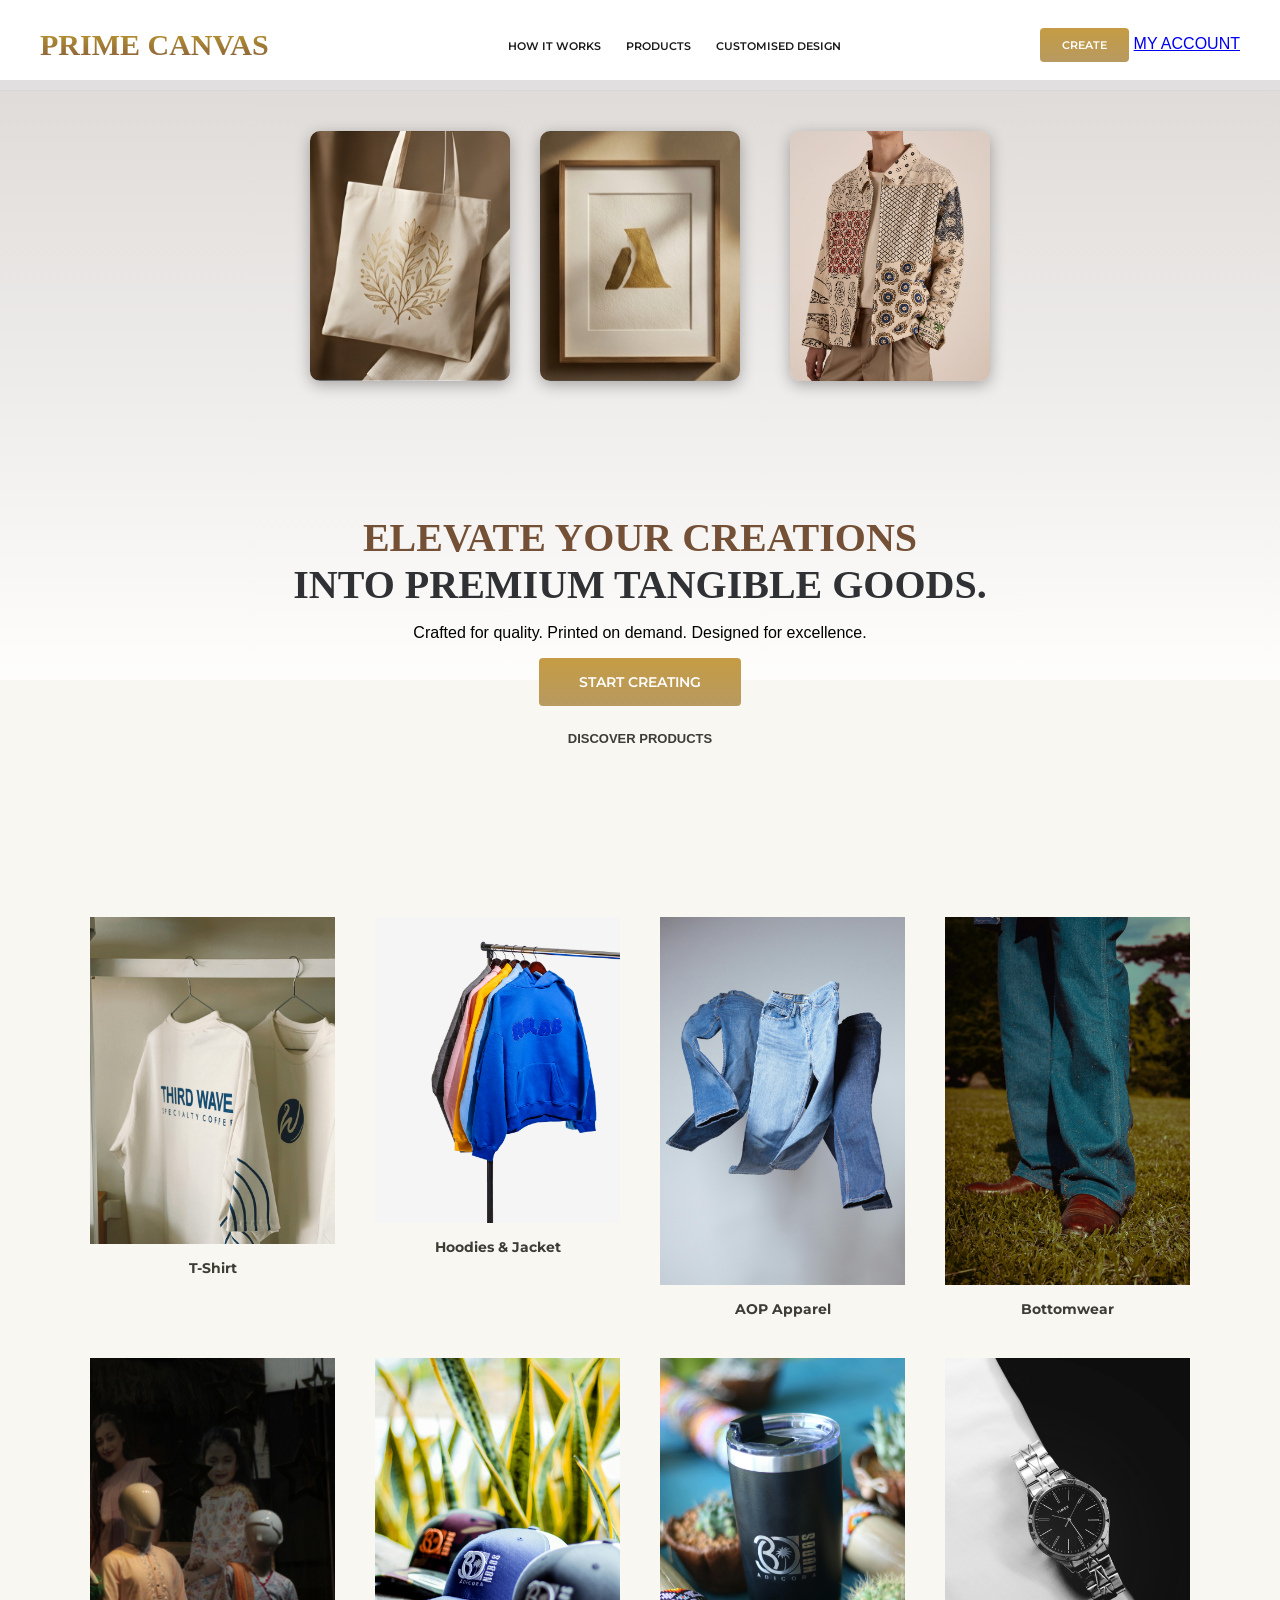
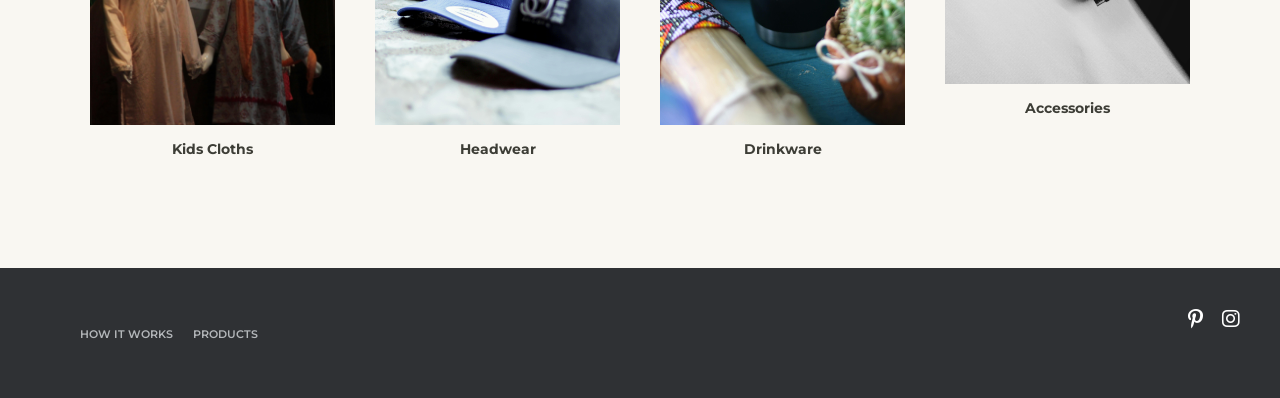
==== commit 5d26ce2c: "Update index.html" ====
--- a/index.html
+++ b/index.html
@@ -756,10 +756,6 @@
                 <div class="dot" id="dot-3"></div>
                 <div class="dot" id="dot-4"></div>
             </div>
-            <div class="logo-wrapper" id="logo-wrapper">
-                <div class="logo" id="logo">IMG</div> 
-            </div>
-        </div>
     </div>
 
     <div id="authOverlay" class="modal-overlay hidden">
--- a/style.css
+++ b/style.css
@@ -803,4 +803,248 @@
     width: 90%;
     margin-top: 30px;
     font-weight: bold;
-}+}
+/* --- SIDE PANEL STYLES --- */
+.side-panel {
+    position: fixed;
+    top: 0;
+    width: 35%; 
+    min-width: 320px;
+    height: 100vh;
+    background: #ffffff;
+    box-shadow: 0 0 20px rgba(0,0,0,0.5);
+    z-index: 999999; 
+    transition: transform 0.4s ease-in-out;
+    padding: 30px;
+    display: flex;
+    flex-direction: column;
+    justify-content: center;
+    align-items: center;
+    
+    /* ഡിഫോൾട്ടായി പാനൽ സ്ക്രീനിന് പുറത്തായിരിക്കും (മറഞ്ഞിരിക്കും) */
+    transform: translateX(-150%); 
+}
+
+/* ലെഫ്റ്റ് പാനൽ പൊസിഷൻ */
+.side-panel.left-panel {
+    left: 0;
+    transform: translateX(-150%); /* സ്ക്രീനിന് ഇടത് വശത്ത് പുറത്ത് */
+    border-right: 2px solid #ddd;
+}
+
+/* റൈറ്റ് പാനൽ പൊസിഷൻ */
+.side-panel.right-panel {
+    right: 0;
+    transform: translateX(150%); /* സ്ക്രീനിന് വലത് വശത്ത് പുറത്ത് */
+    border-left: 2px solid #ddd;
+}
+
+/* പ്രോഡക്റ്റിൽ കുത്തുമ്പോൾ പാനൽ സ്ക്രീനിലേക്ക് വരാൻ (ആനിമേഷൻ) */
+.side-panel.active {
+    transform: translateX(0) !important;
+}
+
+.panel-content {
+    text-align: center;
+    width: 100%;
+}
+
+#panel-img {
+    max-width: 90%;
+    max-height: 40vh;
+    border-radius: 12px;
+    margin-bottom: 20px;
+    object-fit: contain;
+}
+
+#panel-name {
+    font-family: sans-serif;
+    font-size: 24px;
+    margin-bottom: 20px;
+    color: #333;
+    font-weight: bold;
+}
+
+/* --- INSTAGRAM BUTTON & SECTION --- */
+.security-order-section {
+    margin-top: 15px;
+    padding: 20px;
+    border-radius: 12px;
+    background: #f4f4f4;
+}
+
+.security-order-section p {
+    font-size: 14px;
+    color: #555;
+    margin-bottom: 12px;
+    font-weight: 600;
+}
+
+.insta-button {
+    display: inline-flex;
+    align-items: center;
+    justify-content: center;
+    gap: 10px;
+    background: linear-gradient(45deg, #f09433 0%, #e6683c 25%, #dc2743 50%, #cc2366 75%, #bc1888 100%);
+    color: white;
+    padding: 12px 25px;
+    border-radius: 30px;
+    text-decoration: none;
+    font-weight: bold;
+    font-size: 16px;
+    box-shadow: 0 4px 10px rgba(225, 48, 108, 0.4);
+    transition: transform 0.3s ease;
+}
+
+.insta-button:hover {
+    transform: scale(1.05);
+}
+
+/* ക്ലോസ് ബട്ടൺ (X) */
+.close-panel {
+    position: absolute;
+    top: 20px;
+    font-size: 40px;
+    background: none;
+    border: none;
+    cursor: pointer;
+    color: #333;
+    transition: color 0.3s;
+}
+.close-panel:hover { color: red; }
+.side-panel.left-panel .close-panel { right: 20px; }
+.side-panel.right-panel .close-panel { left: 20px; }
+/* =======================================================
+   MOBILE & TABLET RESPONSIVE STYLES 
+   (ഈ ഭാഗം നിങ്ങളുടെ style.css ഫയലിന്റെ ഏറ്റവും ഒടുവിൽ പേസ്റ്റ് ചെയ്യുക)
+   ======================================================= */
+
+@media (max-width: 768px) {
+    /* ഹെഡർ കണ്ടെയ്നർ ക്രമീകരണം */
+    .header-container {
+        padding: 15px 20px;
+        flex-direction: column;
+        gap: 12px;
+        text-align: center;
+    }
+    
+    .logo {
+        font-size: 26px;
+    }
+
+    nav ul {
+        padding: 0;
+        gap: 15px;
+        justify-content: center;
+        flex-wrap: wrap;
+    }
+
+    /* ഹീറോ സെക്ഷൻ & വീഡിയോ */
+    .hero-section {
+        padding: 40px 15px;
+    }
+
+    .hero-video-wrapper {
+        height: 480px; /* മൊബൈലിൽ വീഡിയോയുടെ ഉയരം കുറയ്ക്കുന്നു */
+    }
+
+    h1 {
+        font-size: 28px;
+        line-height: 1.3;
+    }
+
+    /* ഹീറോ ഇമേജുകളും സ്പ്ലിറ്റ് അനിമേഷനും മൊബൈലിനായി മാറ്റുന്നത് */
+    .image-container {
+        gap: 15px;
+        margin: 30px 0;
+        align-items: center;
+    }
+
+    .image-container img {
+        width: 90px;  /* മൊബൈൽ സ്ക്രീനിൽ ഒതുങ്ങാൻ ഇമേജ് സൈസ് കുറച്ചു */
+        height: 125px;
+    }
+
+    /* അനിമേഷൻ ദൂരം മൊബൈലിന് അനുയോജ്യമാക്കുന്നു (Width 90px + Gap 15px = 105px) */
+    @keyframes splitLeft {
+        0% { left: 105px; opacity: 1; }
+        100% { left: 0px; opacity: 1; }
+    }
+
+    @keyframes splitRight {
+        0% { right: 105px; opacity: 0; transform: translateX(0); }
+        100% { right: 0px; opacity: 1; transform: translateX(10px); }
+    }
+
+    /* കാറ്റഗറി ഗ്രിഡ് (8 ഇമേജ് സെക്ഷൻ) */
+    .grid-8 {
+        grid-template-columns: repeat(2, 1fr); /* 4 കോളത്തിന് പകരം മൊബൈലിൽ 2 കോളങ്ങൾ */
+        gap: 20px;
+        padding: 20px 10px;
+    }
+
+    /* കാറ്റഗറി അനിമേഷന്റെ തുടക്ക ദൂരം മൊബൈലിനായി കുറയ്ക്കുന്നു */
+    .category-box:nth-child(2) { transform: translate(-30px, -20px) scale(0.7); }
+    .category-box:nth-child(3) { transform: translate(-60px, -40px) scale(0.7); }
+    .category-box:nth-child(4) { transform: translate(-90px, -50px) scale(0.7); }
+    .category-box:nth-child(5) { transform: translate(-20px, 40px) scale(0.7); }
+    .category-box:nth-child(6) { transform: translate(-40px, 60px) scale(0.7); }
+    .category-box:nth-child(7) { transform: translate(-60px, 80px) scale(0.7); }
+    .category-box:nth-child(8) { transform: translate(-80px, 100px) scale(0.7); }
+
+    /* പ്രൊഡക്റ്റ് ഫുൾ പേജ് ഗ്രിഡ് */
+    .grid-2-col {
+        grid-template-columns: 1fr; /* 2 കോളത്തിന് പകരം മൊബൈലിൽ സിംഗിൾ കോളം */
+        gap: 25px;
+    }
+
+    /* സൈഡ് പാനൽ (Product Details Slide-out) */
+    .side-panel {
+        width: 85%; /* മൊബൈലിൽ പാനൽ സ്ക്രീനിന്റെ 85% വീതി എടുക്കും */
+        min-width: 290px;
+        padding: 25px 15px;
+    }
+
+    #panel-img {
+        max-height: 35vh;
+    }
+
+    #panel-name {
+        font-size: 18px;
+    }
+
+    /* ലോഗിൻ / സൈൻ അപ്പ് ബോക്സ് */
+    .modal-box {
+        width: 90%;
+        padding: 20px;
+    }
+
+    /* ടൂൾടിപ്പുകൾ (Tooltips) */
+    .tooltip-content {
+        width: 270px;
+        font-size: 12px;
+        padding: 15px;
+    }
+
+    /* ഫൂട്ടർ ക്രമീകരണം */
+    .footer-container {
+        flex-direction: column;
+        gap: 20px;
+        text-align: center;
+        padding: 0 20px;
+    }
+
+    .footer-nav ul {
+        justify-content: center;
+        padding: 0;
+        gap: 15px;
+    }
+
+    .social-icons {
+        margin-top: 10px;
+    }
+
+    .social-icons a {
+        margin: 0 10px;
+    }
+}
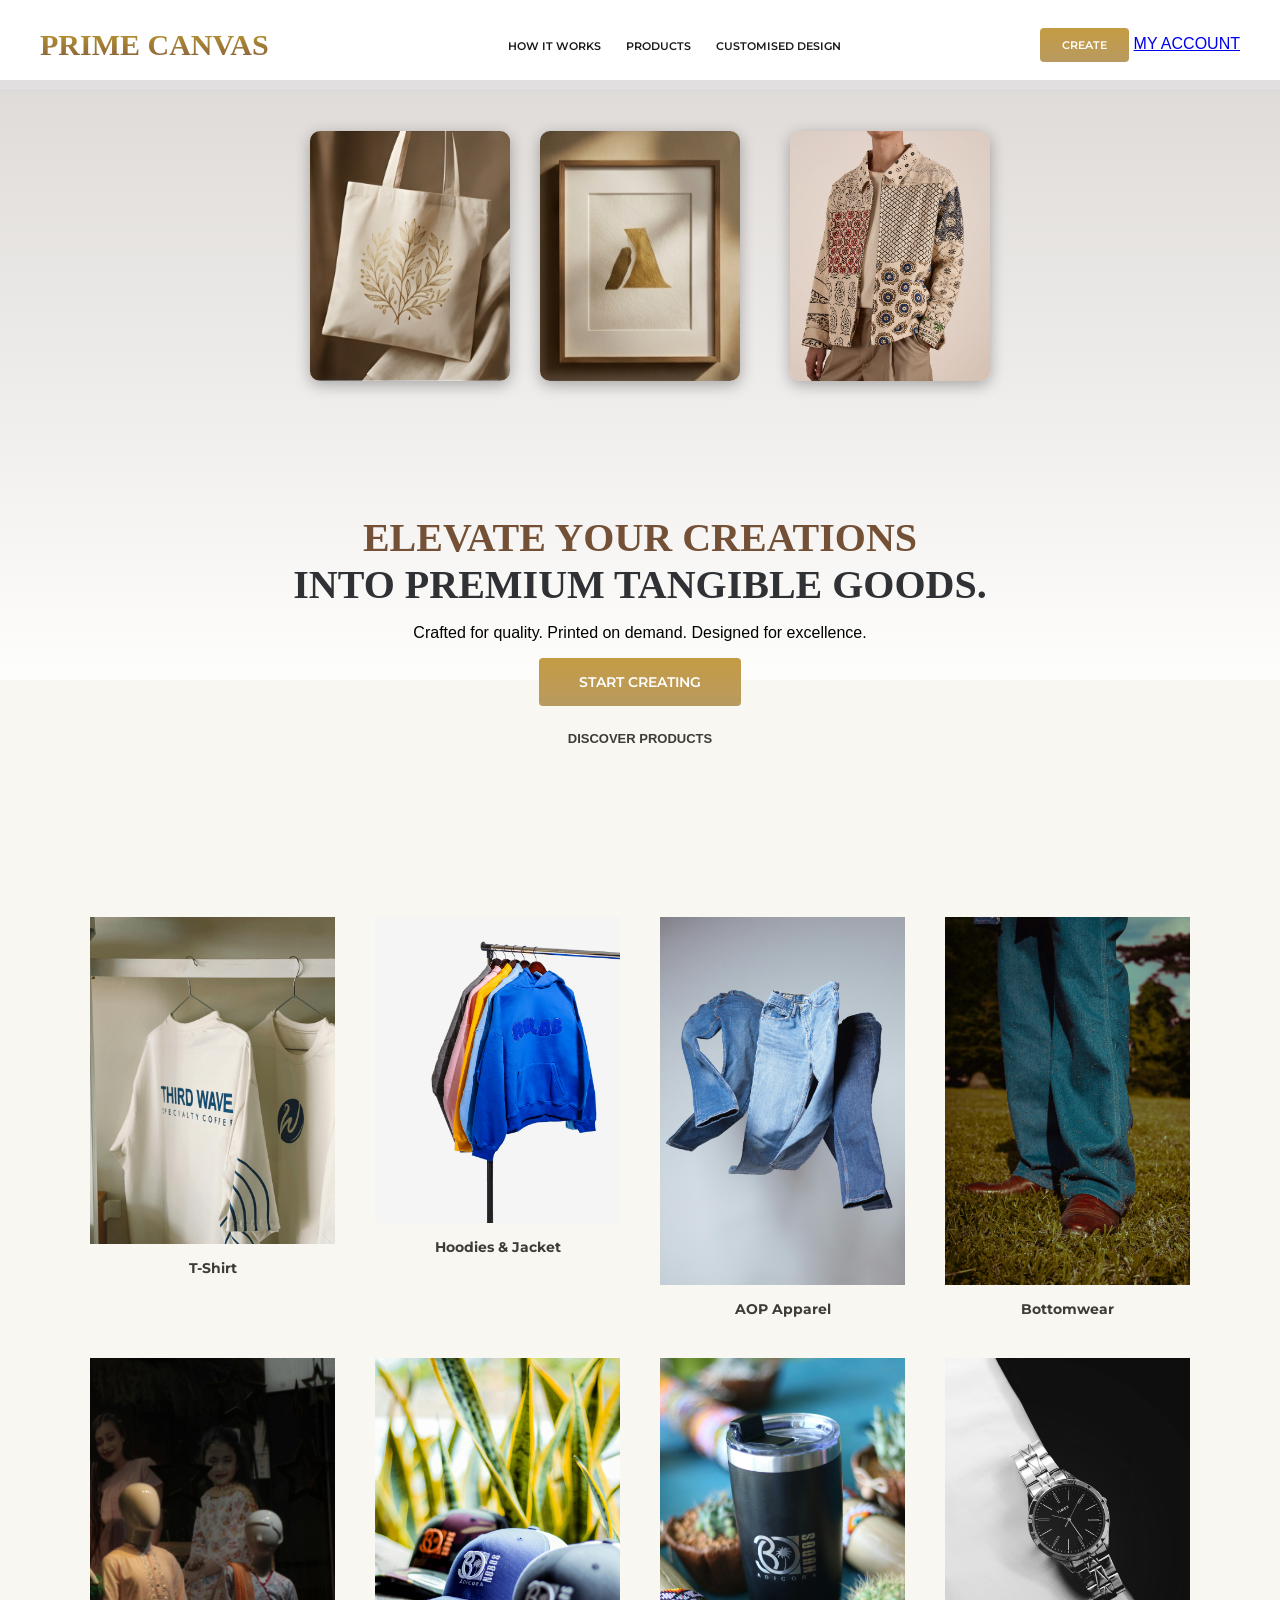
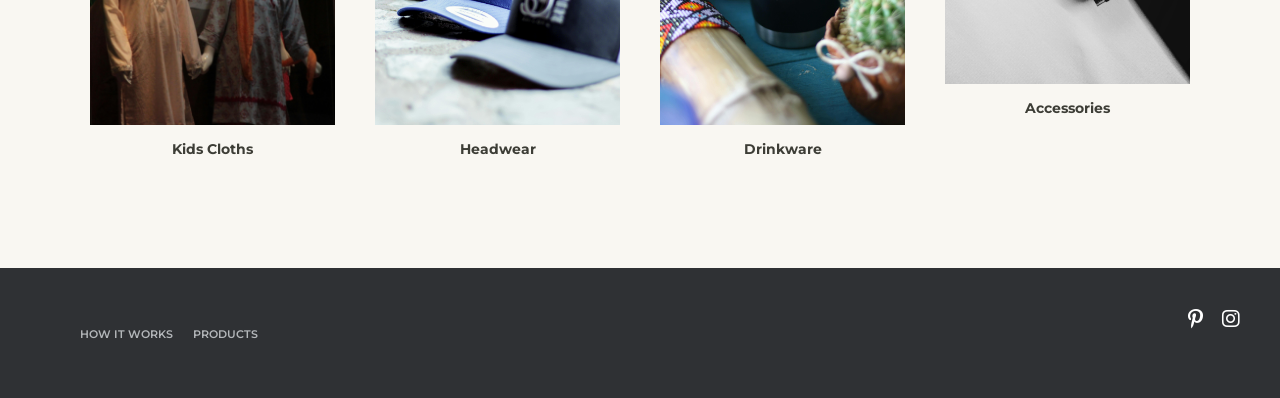
==== commit b8020f08: "Update index.html" ====
--- a/index.html
+++ b/index.html
@@ -756,6 +756,10 @@
                 <div class="dot" id="dot-3"></div>
                 <div class="dot" id="dot-4"></div>
             </div>
+            <div class="logo-wrapper" id="logo-wrapper">
+                <div class="logo" id="logo"></div> 
+            </div>
+        </div>
     </div>
 
     <div id="authOverlay" class="modal-overlay hidden">
--- a/style.css
+++ b/style.css
@@ -914,137 +914,9 @@
 .close-panel:hover { color: red; }
 .side-panel.left-panel .close-panel { right: 20px; }
 .side-panel.right-panel .close-panel { left: 20px; }
-/* =======================================================
-   MOBILE & TABLET RESPONSIVE STYLES 
-   (ഈ ഭാഗം നിങ്ങളുടെ style.css ഫയലിന്റെ ഏറ്റവും ഒടുവിൽ പേസ്റ്റ് ചെയ്യുക)
-   ======================================================= */
-
-@media (max-width: 768px) {
-    /* ഹെഡർ കണ്ടെയ്നർ ക്രമീകരണം */
-    .header-container {
-        padding: 15px 20px;
-        flex-direction: column;
-        gap: 12px;
-        text-align: center;
-    }
-    
-    .logo {
-        font-size: 26px;
-    }
-
-    nav ul {
-        padding: 0;
-        gap: 15px;
-        justify-content: center;
-        flex-wrap: wrap;
-    }
-
-    /* ഹീറോ സെക്ഷൻ & വീഡിയോ */
-    .hero-section {
-        padding: 40px 15px;
-    }
-
-    .hero-video-wrapper {
-        height: 480px; /* മൊബൈലിൽ വീഡിയോയുടെ ഉയരം കുറയ്ക്കുന്നു */
-    }
-
-    h1 {
-        font-size: 28px;
-        line-height: 1.3;
-    }
-
-    /* ഹീറോ ഇമേജുകളും സ്പ്ലിറ്റ് അനിമേഷനും മൊബൈലിനായി മാറ്റുന്നത് */
-    .image-container {
-        gap: 15px;
-        margin: 30px 0;
-        align-items: center;
-    }
-
-    .image-container img {
-        width: 90px;  /* മൊബൈൽ സ്ക്രീനിൽ ഒതുങ്ങാൻ ഇമേജ് സൈസ് കുറച്ചു */
-        height: 125px;
-    }
-
-    /* അനിമേഷൻ ദൂരം മൊബൈലിന് അനുയോജ്യമാക്കുന്നു (Width 90px + Gap 15px = 105px) */
-    @keyframes splitLeft {
-        0% { left: 105px; opacity: 1; }
-        100% { left: 0px; opacity: 1; }
-    }
-
-    @keyframes splitRight {
-        0% { right: 105px; opacity: 0; transform: translateX(0); }
-        100% { right: 0px; opacity: 1; transform: translateX(10px); }
-    }
-
-    /* കാറ്റഗറി ഗ്രിഡ് (8 ഇമേജ് സെക്ഷൻ) */
-    .grid-8 {
-        grid-template-columns: repeat(2, 1fr); /* 4 കോളത്തിന് പകരം മൊബൈലിൽ 2 കോളങ്ങൾ */
-        gap: 20px;
-        padding: 20px 10px;
-    }
-
-    /* കാറ്റഗറി അനിമേഷന്റെ തുടക്ക ദൂരം മൊബൈലിനായി കുറയ്ക്കുന്നു */
-    .category-box:nth-child(2) { transform: translate(-30px, -20px) scale(0.7); }
-    .category-box:nth-child(3) { transform: translate(-60px, -40px) scale(0.7); }
-    .category-box:nth-child(4) { transform: translate(-90px, -50px) scale(0.7); }
-    .category-box:nth-child(5) { transform: translate(-20px, 40px) scale(0.7); }
-    .category-box:nth-child(6) { transform: translate(-40px, 60px) scale(0.7); }
-    .category-box:nth-child(7) { transform: translate(-60px, 80px) scale(0.7); }
-    .category-box:nth-child(8) { transform: translate(-80px, 100px) scale(0.7); }
-
-    /* പ്രൊഡക്റ്റ് ഫുൾ പേജ് ഗ്രിഡ് */
-    .grid-2-col {
-        grid-template-columns: 1fr; /* 2 കോളത്തിന് പകരം മൊബൈലിൽ സിംഗിൾ കോളം */
-        gap: 25px;
-    }
-
-    /* സൈഡ് പാനൽ (Product Details Slide-out) */
-    .side-panel {
-        width: 85%; /* മൊബൈലിൽ പാനൽ സ്ക്രീനിന്റെ 85% വീതി എടുക്കും */
-        min-width: 290px;
-        padding: 25px 15px;
-    }
-
-    #panel-img {
-        max-height: 35vh;
-    }
-
-    #panel-name {
-        font-size: 18px;
-    }
-
-    /* ലോഗിൻ / സൈൻ അപ്പ് ബോക്സ് */
-    .modal-box {
-        width: 90%;
-        padding: 20px;
-    }
-
-    /* ടൂൾടിപ്പുകൾ (Tooltips) */
-    .tooltip-content {
-        width: 270px;
-        font-size: 12px;
-        padding: 15px;
-    }
-
-    /* ഫൂട്ടർ ക്രമീകരണം */
-    .footer-container {
-        flex-direction: column;
-        gap: 20px;
-        text-align: center;
-        padding: 0 20px;
-    }
-
-    .footer-nav ul {
-        justify-content: center;
-        padding: 0;
-        gap: 15px;
-    }
-
-    .social-icons {
-        margin-top: 10px;
-    }
-
-    .social-icons a {
-        margin: 0 10px;
-    }
-}
+/* പ്രൊഡക്റ്റ് ഇമേജുകൾ കറക്റ്റ് സൈസിൽ ആക്കാൻ */
+.product-card .img-box img {
+    width: 100%;
+    height: 100%;
+    object-fit: contain;
+}
